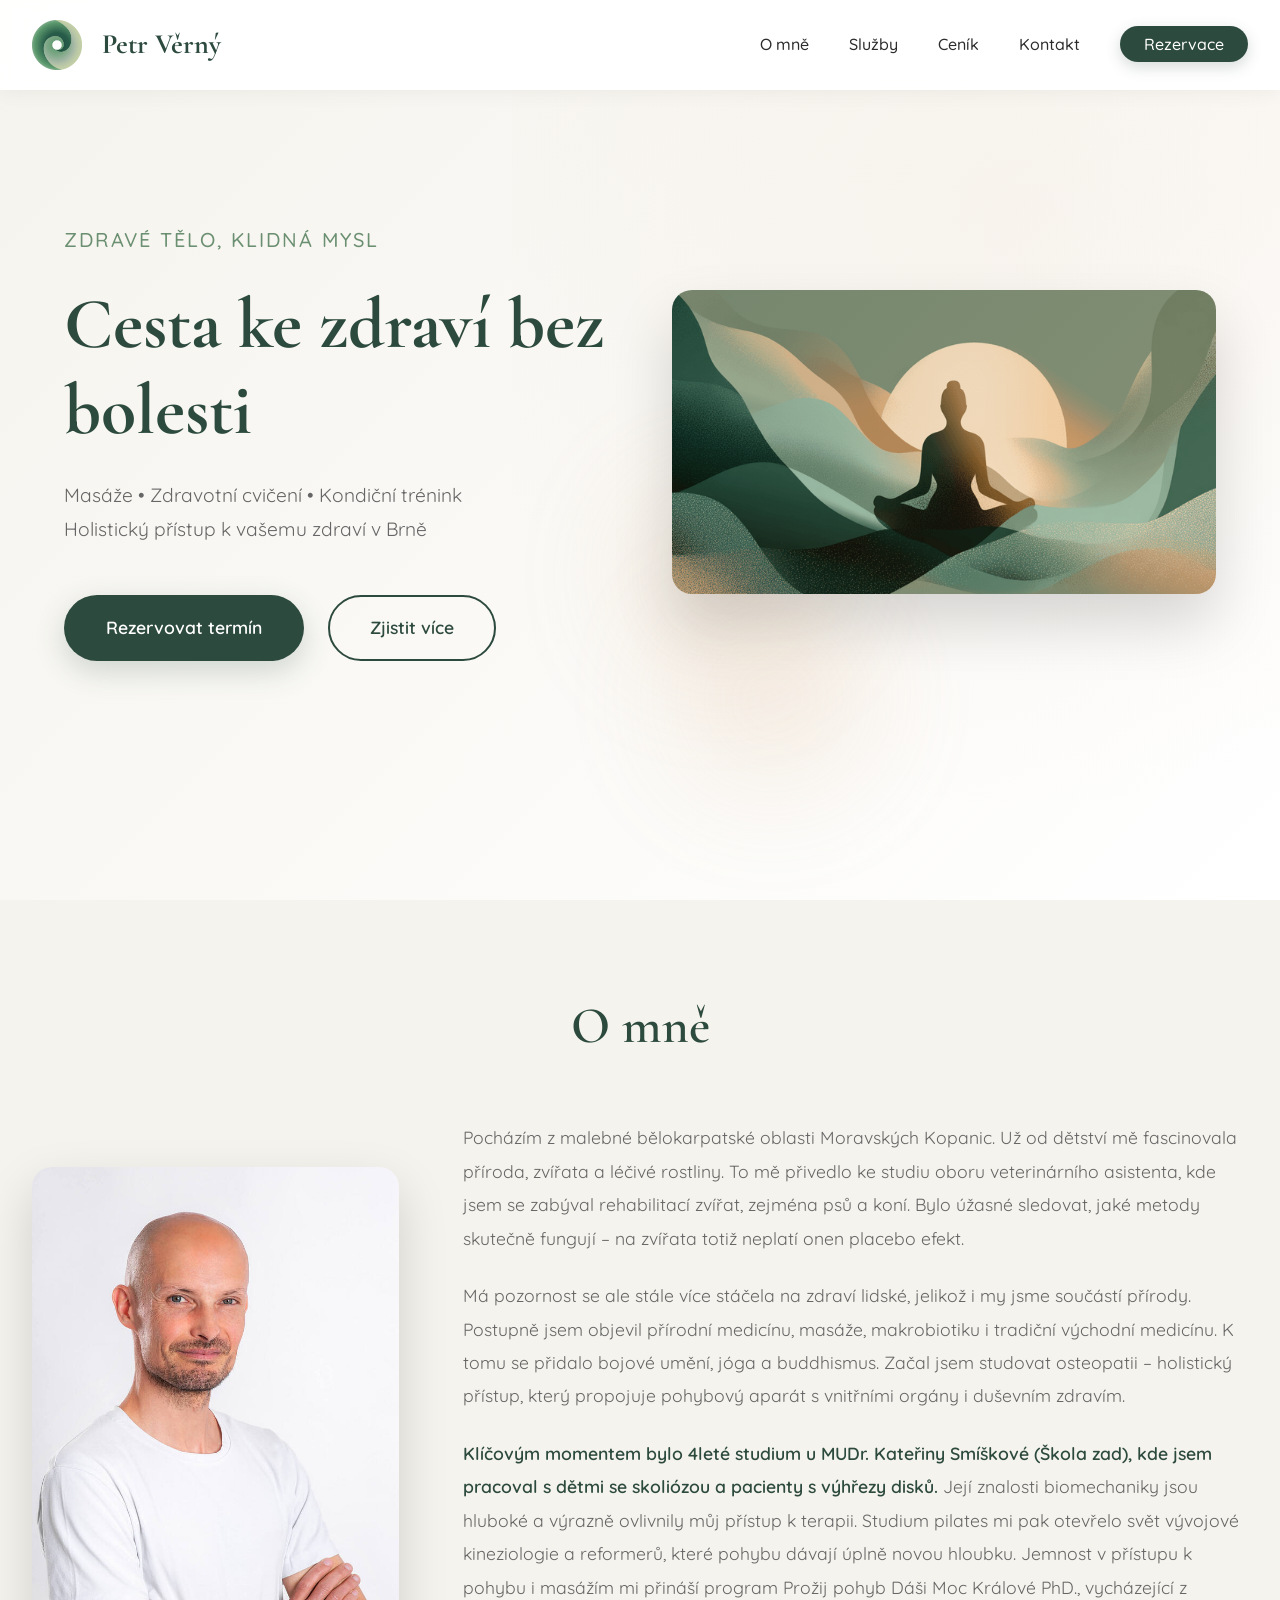
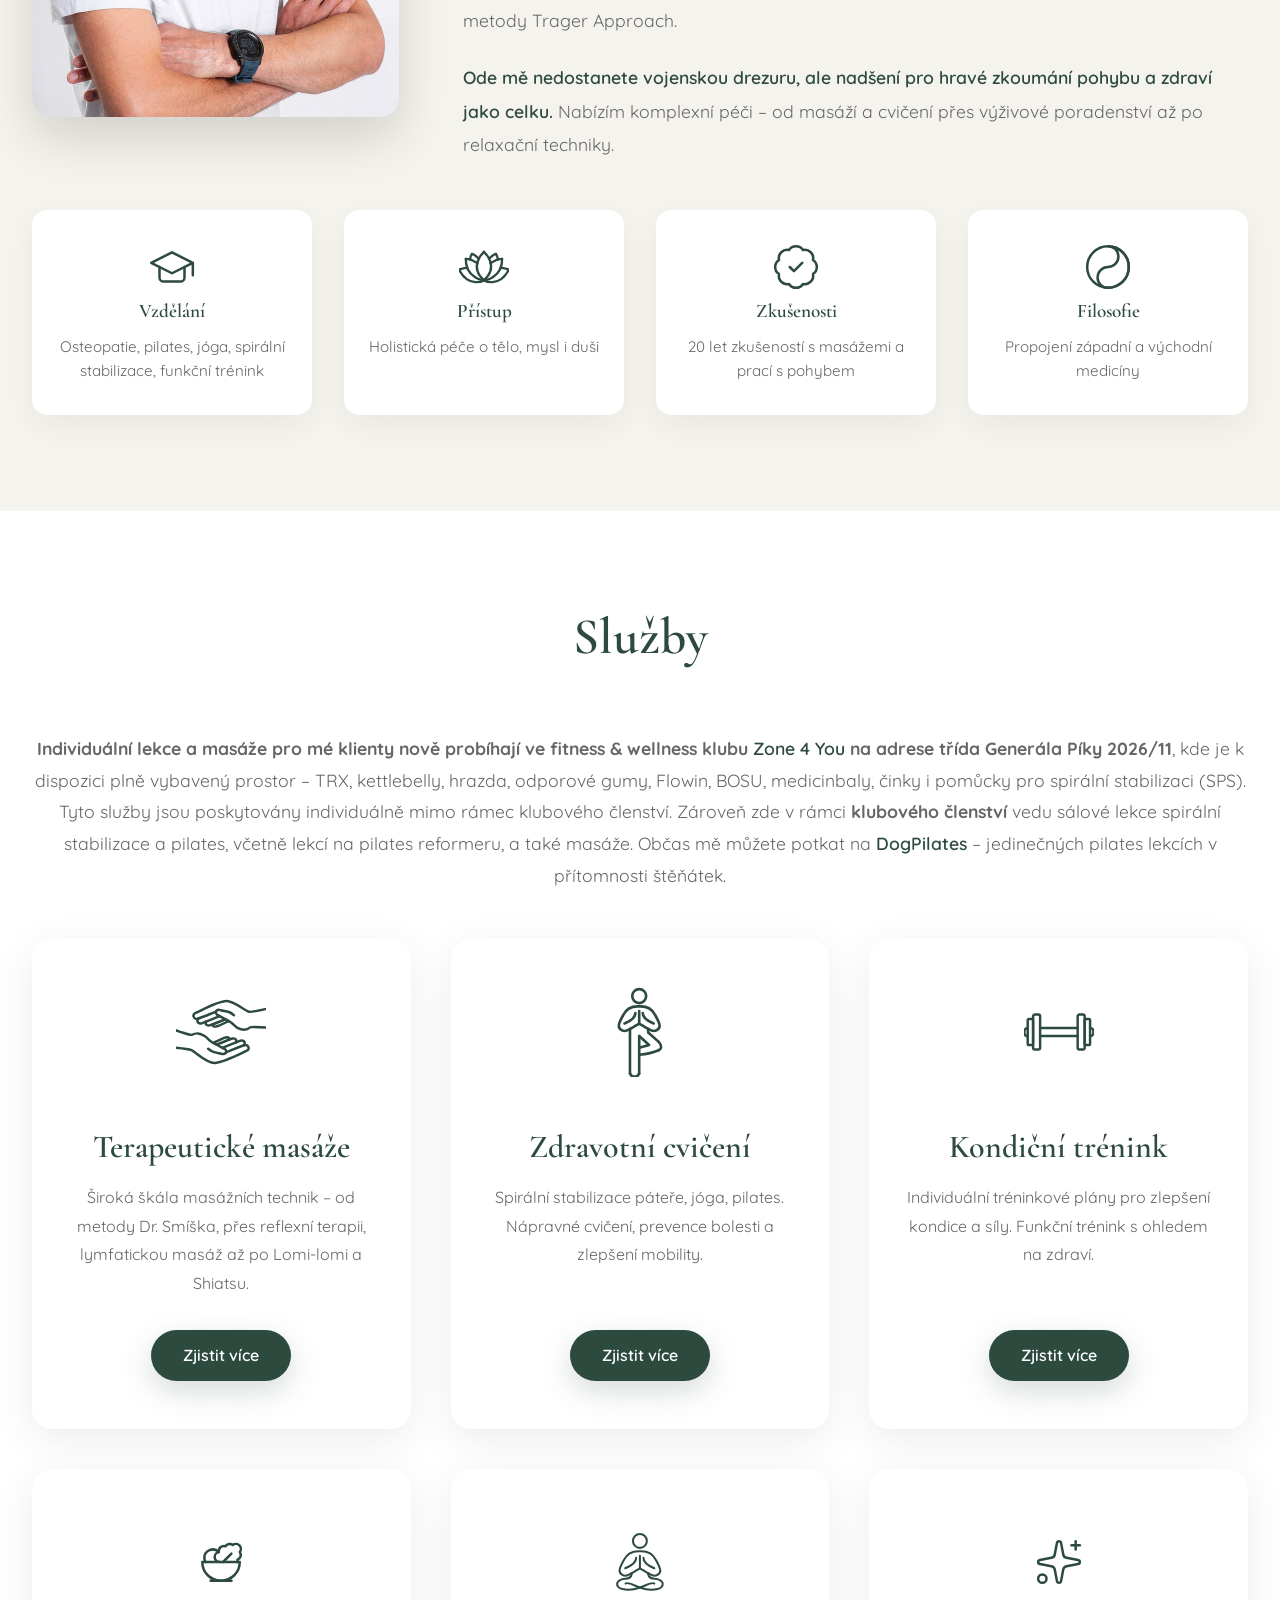
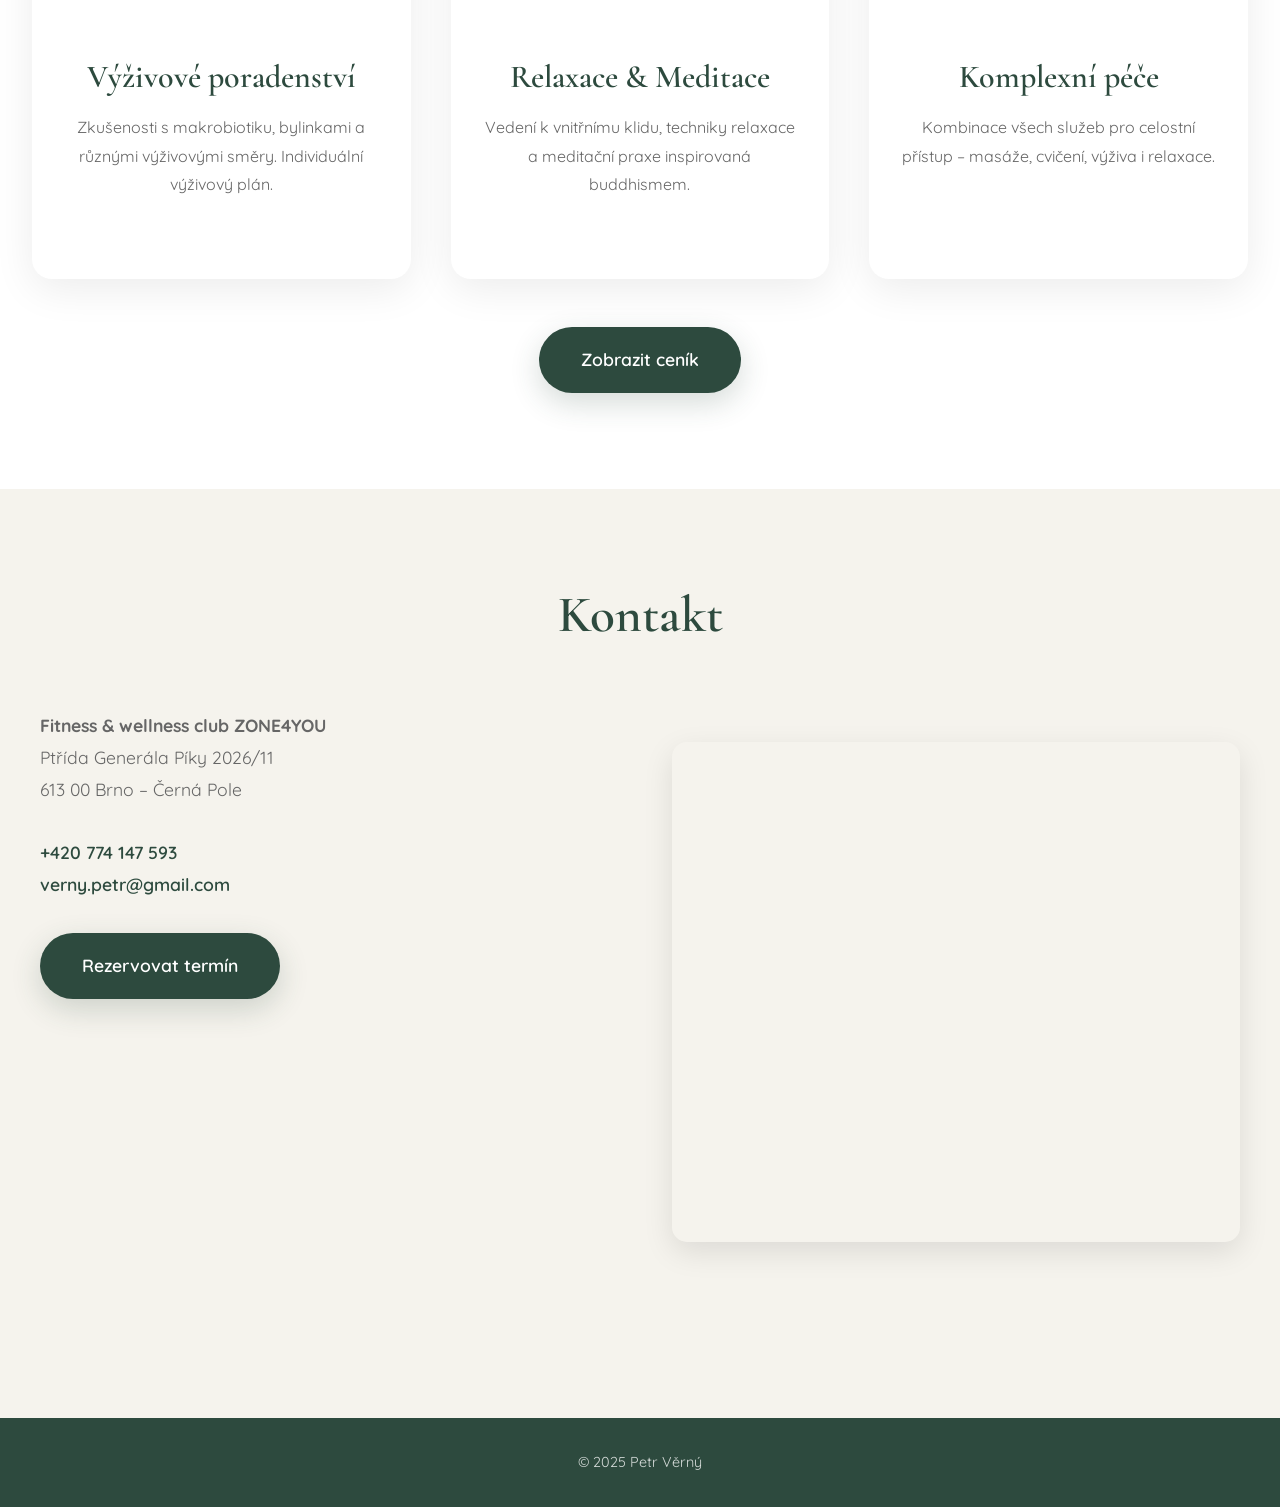
==== index.html @ e4e96ff6 "add new photo" ====
<!doctype html>
<html lang="cs">
    <head>
        <meta charset="UTF-8" />
        <meta name="viewport" content="width=device-width, initial-scale=1.0" />
        <title>Petr Věrný - Osobní trenér a terapeut | Brno</title>
        <link rel="icon" type="image/x-icon" href="images/logo.ico" />
        <meta
            name="description"
            content="Masáže, zdravotní a kondiční cvičení v Brně. Holistický přístup ke zdraví."
        />

        <link rel="preconnect" href="https://fonts.googleapis.com" />
        <link rel="preconnect" href="https://fonts.gstatic.com" crossorigin />
        <link
            href="https://fonts.googleapis.com/css2?family=Cormorant+Garamond:wght@300;400;600;700&family=Quicksand:wght@300;400;500;600&display=swap"
            rel="stylesheet"
        />

        <link rel="stylesheet" href="styles.css" />
    </head>
    <body>
        <nav id="navbar">
            <div class="nav-container">
                <a href="index.html" class="logo">
                    <img
                        src="images/logo.png"
                        alt="Logo"
                        style="
                            height: 50px;
                            width: auto;
                            vertical-align: middle;
                            margin-right: 20px;
                        "
                    />Petr Věrný
                </a>
                <button class="mobile-menu-btn" id="mobileMenuBtn">
                    <span></span>
                    <span></span>
                    <span></span>
                </button>
                <ul class="nav-links" id="navLinks">
                    <li><a href="#o-mne">O mně</a></li>
                    <li><a href="#sluzby">Služby</a></li>
                    <li><a href="cenik.html">Ceník</a></li>
                    <li><a href="#kontakt">Kontakt</a></li>
                    <li>
                        <a
                            href="https://petr-verny.reservio.com/"
                            target="_blank"
                            class="btn-rezervace"
                            >Rezervace</a
                        >
                    </li>
                </ul>
            </div>
        </nav>

        <section class="hero" id="uvod">
            <div class="hero-container">
                <div class="hero-content">
                    <div class="hero-subtitle">Zdravé tělo, klidná mysl</div>
                    <h1>Cesta ke zdraví bez bolesti</h1>
                    <p class="hero-description">
                        Masáže • Zdravotní cvičení • Kondiční trénink<br />
                        Holistický přístup k vašemu zdraví v Brně
                    </p>
                    <div class="hero-buttons">
                        <a
                            href="https://petr-verny.reservio.com/"
                            target="_blank"
                            class="btn btn-primary"
                            >Rezervovat termín</a
                        >
                        <a href="#sluzby" class="btn btn-secondary"
                            >Zjistit více</a
                        >
                    </div>
                </div>
                <div class="hero-visual">
                    <div class="hero-image-container">
                        <img
                            src="images/hero-image.png"
                            alt="Wellness a zdraví"
                        />
                    </div>
                    <div class="decorative-element"></div>
                    <div class="decorative-element"></div>
                </div>
            </div>
        </section>

        <section id="o-mne">
            <div class="container">
                <div class="section-header">
                    <h2 class="section-title">O mně</h2>
                </div>
                <div class="about-content">
                    <div class="about-photo">
                        <img src="images/1000024713.jpg" alt="Petr Věrný" />
                    </div>
                    <div class="about-text">
                        <p>
                            Pocházím z malebné bělokarpatské oblasti Moravských
                            Kopanic. Už od dětství mě fascinovala příroda,
                            zvířata a léčivé rostliny. To mě přivedlo ke studiu
                            oboru veterinárního asistenta, kde jsem se zabýval
                            rehabilitací zvířat, zejména psů a koní. Bylo úžasné
                            sledovat, jaké metody skutečně fungují – na zvířata
                            totiž neplatí onen placebo efekt.
                        </p>
                        <p>
                            Má pozornost se ale stále více stáčela na zdraví
                            lidské, jelikož i my jsme součástí přírody. Postupně
                            jsem objevil přírodní medicínu, masáže, makrobiotiku
                            i tradiční východní medicínu. K tomu se přidalo
                            bojové umění, jóga a buddhismus. Začal jsem studovat
                            osteopatii – holistický přístup, který propojuje
                            pohybový aparát s vnitřními orgány i duševním
                            zdravím.
                        </p>
                        <p>
                            <strong
                                >Klíčovým momentem bylo 4leté studium u MUDr.
                                Kateřiny Smíškové (Škola zad), kde jsem pracoval
                                s dětmi se skoliózou a pacienty s výhřezy
                                disků.</strong
                            >
                            Její znalosti biomechaniky jsou hluboké a výrazně
                            ovlivnily můj přístup k terapii. Studium pilates mi
                            pak otevřelo svět vývojové kineziologie a reformerů,
                            které pohybu dávají úplně novou hloubku. Jemnost v
                            přístupu k pohybu i masážím mi přináší program
                            Prožij pohyb Dáši Moc Králové PhD., vycházející z
                            metody Trager Approach.
                        </p>
                        <p>
                            <strong
                                >Ode mě nedostanete vojenskou drezuru, ale
                                nadšení pro hravé zkoumání pohybu a zdraví jako
                                celku.</strong
                            >
                            Nabízím komplexní péči – od masáží a cvičení přes
                            výživové poradenství až po relaxační techniky.
                        </p>
                    </div>
                </div>

                <div class="about-highlights">
                    <div class="highlight-card">
                        <div class="highlight-icon">
                            <svg
                                viewBox="0 0 24 24"
                                fill="none"
                                stroke="#2d4a3e"
                                stroke-width="1.2"
                            >
                                <path
                                    d="M22 10v6M2 10l10-5 10 5-10 5-10-5z"
                                    stroke-linecap="round"
                                    stroke-linejoin="round"
                                />
                                <path
                                    d="M6 12v5c0 1.1.9 2 2 2h8a2 2 0 002-2v-5"
                                    stroke-linecap="round"
                                    stroke-linejoin="round"
                                />
                            </svg>
                        </div>
                        <h4>Vzdělání</h4>
                        <p>
                            Osteopatie, pilates, jóga, spirální stabilizace,
                            funkční trénink
                        </p>
                    </div>
                    <div class="highlight-card">
                        <div class="highlight-icon">
                            <svg
                                viewBox="0 0 384 234"
                                fill="none"
                                stroke="#2d4a3e"
                                stroke-linecap="round"
                                stroke-linejoin="round"
                            >
                                <path
                                    stroke-width="18"
                                    d="M191.671,0.6c0,0 122.676,108.725 0,218.768"
                                />
                                <path
                                    stroke-width="18"
                                    d="M191.671,0.6c0,0 -122.79,108.725 -0.113,218.768"
                                />
                                <path
                                    stroke-width="18"
                                    d="M243.175,87.275c1.082,-0.361 49.235,-34.585 87.576,-32.087"
                                />
                                <path
                                    stroke-width="18"
                                    d="M191.67,219.368c-1.924,5.13 143.283,-19.09 139.081,-164.087"
                                />
                                <path
                                    stroke-width="18"
                                    d="M140.035,87.275c-1.082,-0.361 -49.235,-34.585 -87.576,-32.087"
                                />
                                <path
                                    stroke-width="18"
                                    d="M191.54,219.368c1.924,5.13 -143.283,-19.09 -139.081,-164.087"
                                />
                                <path
                                    stroke-width="18"
                                    d="M230.985,52.899c0,0 35.224,-32.199 52.944,-36.413"
                                />
                                <path
                                    stroke-width="18"
                                    d="M283.929,16.486c0,0 10.697,14.033 14.263,43.22"
                                />
                                <path
                                    stroke-width="18"
                                    d="M152.217,52.899c0,0 -35.224,-32.199 -52.944,-36.413"
                                />
                                <path
                                    stroke-width="18"
                                    d="M99.273,16.486c0,0 -10.697,14.033 -14.263,43.22"
                                />
                                <path
                                    stroke-width="18"
                                    d="M320,123.401c0,0 49.725,4.852 62.629,14.123"
                                />
                                <path
                                    stroke-width="18"
                                    d="M191.67,219.99c0,0 115.742,61.522 190.959,-82.354"
                                />
                                <path
                                    stroke-width="18"
                                    d="M63.229,123.401c0,0 -49.725,4.852 -62.629,14.123"
                                />
                                <path
                                    stroke-width="18"
                                    d="M191.559,219.99c0,0 -115.742,61.522 -190.959,-82.354"
                                />
                            </svg>
                        </div>
                        <h4>Přístup</h4>
                        <p>Holistická péče o tělo, mysl i duši</p>
                    </div>
                    <div class="highlight-card">
                        <div class="highlight-icon">
                            <div class="highlight-icon">
                                <svg
                                    viewBox="0 0 24 24"
                                    fill="none"
                                    stroke="#2d4a3e"
                                    stroke-width="1.2"
                                    stroke-linecap="round"
                                    stroke-linejoin="round"
                                >
                                    <path
                                        d="M3.85 8.62a4 4 0 0 1 4.78-4.77 4 4 0 0 1 6.74 0 4 4 0 0 1 4.78 4.78 4 4 0 0 1 0 6.74 4 4 0 0 1-4.77 4.78 4 4 0 0 1-6.75 0 4 4 0 0 1-4.78-4.77 4 4 0 0 1 0-6.76Z"
                                    />
                                    <path d="m9 12 2 2 4-4" />
                                </svg>
                            </div>
                        </div>
                        <h4>Zkušenosti</h4>
                        <p>20 let zkušeností s masážemi a prací s pohybem</p>
                    </div>
                    <div class="highlight-card">
                        <div class="highlight-icon">
                            <svg
                                viewBox="0 0 24 24"
                                fill="none"
                                stroke="#2d4a3e"
                                stroke-width="1.2"
                            >
                                <circle cx="12" cy="12" r="10" />
                                <path
                                    d="M12 2a10 10 0 010 20 5 5 0 010-10 5 5 0 000-10"
                                    stroke-linecap="round"
                                />
                            </svg>
                        </div>
                        <h4>Filosofie</h4>
                        <p>Propojení západní a východní medicíny</p>
                    </div>
                </div>
            </div>
        </section>

        <section id="sluzby">
            <div class="container">
                <div class="section-header">
                    <h2 class="section-title">Služby</h2>
                </div>
                <p class="services-intro">
                    <strong
                        >Individuální lekce a masáže pro mé klienty nově
                        probíhají ve fitness & wellness klubu
                        <a href="https://www.zone4you.cz" target="_blank"
                            >Zone 4 You</a
                        >
                        na adrese třída Generála Píky 2026/11</strong
                    >, kde je k dispozici plně vybavený prostor – TRX,
                    kettlebelly, hrazda, odporové gumy, Flowin, BOSU,
                    medicinbaly, činky i pomůcky pro spirální stabilizaci (SPS).
                    Tyto služby jsou poskytovány individuálně mimo rámec
                    klubového členství. Zároveň zde v rámci
                    <strong>klubového členství</strong> vedu sálové lekce
                    spirální stabilizace a pilates, včetně lekcí na pilates
                    reformeru, a také masáže. Občas mě můžete potkat na
                    <a href="https://www.dogpilates.cz" target="_blank"
                        >DogPilates</a
                    >
                    – jedinečných pilates lekcích v přítomnosti štěňátek.
                </p>
                <div class="services-grid">
                    <div class="service-card">
                        <span class="service-icon hands-icon">
                            <svg
                                viewBox="0 0 731 505"
                                fill="none"
                                stroke="#2d4a3e"
                                stroke-linecap="round"
                                stroke-linejoin="round"
                            >
                                <path
                                    stroke-width="20"
                                    d="M725.427,66.406c0,0 -121.019,27.414 -135.976,20.981c-45.359,-19.507 -122.752,-88.23 -178.745,-86.867c-69.267,1.686 -176.68,62.409 -255.335,99.226c-25.839,12.095 -10.308,53.511 16.614,46.265c27.541,-7.412 105.6,-40.411 152.782,-58.779"
                                />
                                <path
                                    stroke-width="20"
                                    d="M354.476,123.726c0,0 -130.127,51.782 -146.791,57.994c-14.936,5.568 -44.429,-3.011 -29.73,-37.074"
                                />
                                <path
                                    stroke-width="20"
                                    d="M402.371,148.984c0,0 -112.426,45.824 -129.687,50.107c-11.379,2.823 -40.415,-2.16 -29.19,-30.862"
                                />
                                <path
                                    stroke-width="20"
                                    d="M428.726,163.436c-0.374,-0.873 -44.31,22.562 -79.28,37.109c-9.47,3.939 -17.373,5.371 -21.001,6.447c-8.694,2.577 -35.556,5.207 -27.401,-18.12"
                                />
                                <path
                                    stroke-width="20"
                                    d="M470.21,115.858c0,0 -22.855,-18.547 -36.422,-23.534c-19.125,-7.03 -78.328,-18.647 -78.328,-18.647c-27.941,-6.395 -42.278,20.116 -21.58,38.703c4.476,4.02 86.232,44.259 110.82,60.555c19.733,13.078 31.352,34.313 54.238,45.846c36.799,18.543 77.439,18.351 102.734,-3.338c8.143,-6.982 128.309,0 128.309,0"
                                />
                                <path
                                    stroke-width="20"
                                    d="M0.547,380.627c0,0 105.262,10.854 120.219,17.286c45.359,19.507 127.254,113.554 200.129,106.001c68.918,-7.143 176.68,-62.409 255.335,-99.226c25.839,-12.095 10.308,-53.511 -16.614,-46.265c-27.541,7.412 -105.6,40.411 -152.782,58.779"
                                />
                                <path
                                    stroke-width="20"
                                    d="M377.125,380.708c0,0 130.127,-51.782 146.791,-57.994c14.936,-5.568 44.429,3.011 29.73,37.074"
                                />
                                <path
                                    stroke-width="20"
                                    d="M329.23,355.45c0,0 112.426,-45.824 129.687,-50.107c11.379,-2.823 40.415,2.16 29.19,30.862"
                                />
                                <path
                                    stroke-width="20"
                                    d="M302.875,340.998c0.374,0.873 44.31,-22.562 79.28,-37.109c9.47,-3.939 17.373,-5.371 21.001,-6.447c8.694,-2.577 35.556,-5.207 27.401,18.12"
                                />
                                <path
                                    stroke-width="20"
                                    d="M261.391,388.576c0,0 22.855,18.547 36.422,23.534c19.125,7.03 78.328,18.647 78.328,18.647c27.941,6.395 42.278,-20.116 21.58,-38.703c-4.476,-4.02 -86.232,-44.259 -110.82,-60.555c-19.733,-13.078 -32.652,-32.031 -54.238,-45.846c-44.019,-28.17 -65.552,-26.701 -106.11,-9.606c-10.703,4.512 -128.739,-37.983 -126.005,-37.142"
                                />
                            </svg>
                        </span>
                        <h3>Terapeutické masáže</h3>
                        <p>
                            Široká škála masážních technik – od metody Dr.
                            Smíška, přes reflexní terapii, lymfatickou masáž až
                            po Lomi-lomi a Shiatsu.
                        </p>
                        <a href="masaze.html" class="btn-service"
                            >Zjistit více</a
                        >
                    </div>

                    <div class="service-card">
                        <span class="service-icon joga-icon">
                            <svg
                                viewBox="0 -3 62 131"
                                fill="none"
                                stroke="#2d4a3e"
                                stroke-linecap="round"
                                stroke-linejoin="round"
                            >
                                <path
                                    stroke-width="3.8"
                                    d="M30.522,50.538c6.24,3.85 12.807,8.343 17.402,9.904c5.713,1.94 11.863,-2.159 11.611,-7.456c-0.184,-3.871 -6.5,-15.227 -6.5,-15.227c-5.01,-10.261 -12.757,-12.908 -22.513,-12.561l-1.382,0c-9.756,-0.347 -17.503,2.3 -22.513,12.561c0,0 -6.316,11.356 -6.5,15.227c-0.251,5.298 5.898,9.397 11.611,7.456c4.595,-1.56 11.162,-6.054 17.402,-9.904l0.691,-0.405l0.691,0.405Z"
                                />
                                <path
                                    stroke-width="3.8"
                                    d="M29.831,50.133l0,-18.131"
                                />
                                <path
                                    stroke-width="3.8"
                                    d="M8.491,50.133c10.566,-4.459 16.108,-9.467 15.812,-15.355"
                                />
                                <path
                                    stroke-width="3.8"
                                    d="M50.846,50.133c-10.566,-4.459 -16.108,-9.467 -15.812,-15.355"
                                />
                                <circle
                                    cx="29.831"
                                    cy="10.264"
                                    r="10.144"
                                    stroke-width="3.8"
                                />
                                <path
                                    stroke-width="3.8"
                                    d="M16.403,58.384l0,64.452"
                                />
                                <path
                                    stroke-width="3.8"
                                    d="M29.831,68.338l0,54.497"
                                />
                                <path
                                    stroke-width="3.8"
                                    d="M16.403,122.835c2.183,6.418 11.2,6.526 13.429,0"
                                />
                                <path
                                    stroke-width="3.8"
                                    d="M29.831,68.338l14.458,12.951l-14.458,4.174"
                                />
                                <path
                                    stroke-width="3.8"
                                    d="M42.947,58.384l0,4.805l15.298,13.712"
                                />
                                <path
                                    stroke-width="3.8"
                                    d="M58.245,88.984c-7.44,3.217 -16.805,5.471 -28.414,6.603"
                                />
                                <path
                                    stroke-width="3.8"
                                    d="M58.245,76.901c5.404,6.023 3.941,9.807 0,12.083"
                                />
                            </svg>
                        </span>
                        <h3>Zdravotní cvičení</h3>
                        <p>
                            Spirální stabilizace páteře, jóga, pilates. Nápravné
                            cvičení, prevence bolesti a zlepšení mobility.
                        </p>
                        <a href="cviceni.html" class="btn-service"
                            >Zjistit více</a
                        >
                    </div>

                    <div class="service-card">
                        <span class="service-icon dumbbell-icon">
                            <svg
                                viewBox="0 0 248 126"
                                fill="none"
                                stroke="#2d4a3e"
                                stroke-linecap="round"
                                stroke-linejoin="round"
                            >
                                <path
                                    stroke-width="8.7"
                                    d="M57.275,49.094l132.876,0"
                                />
                                <path
                                    stroke-width="8.7"
                                    d="M57.275,77.211l132.876,0"
                                />
                                <path
                                    stroke-width="8.7"
                                    d="M32.242,21.37l0,82.908c0,2.636 -2.14,4.777 -4.777,4.777l-9.554,0c-2.636,0 -4.777,-2.14 -4.777,-4.777l0,-82.908c0,-2.636 2.14,-4.777 4.777,-4.777l9.554,0c2.636,0 4.777,2.14 4.777,4.777Z"
                                />
                                <path
                                    stroke-width="8.7"
                                    d="M13.134,49.098c-16.093,-0.376 -16.265,28.195 0,28.771"
                                />
                                <path
                                    stroke-width="8.7"
                                    d="M234.076,48.441c16.093,-0.376 16.265,28.195 0,28.771"
                                />
                                <path
                                    stroke-width="8.7"
                                    d="M234.076,21.37l0,82.908c0,2.636 -2.14,4.777 -4.777,4.777l-9.554,0c-2.636,0 -4.777,-2.14 -4.777,-4.777l0,-82.908c0,-2.636 2.14,-4.777 4.777,-4.777l9.554,0c2.636,0 4.777,2.14 4.777,4.777Z"
                                />
                                <path
                                    stroke-width="8.7"
                                    d="M57.059,7.204l0,111.459c0,3.424 -2.78,6.204 -6.204,6.204l-12.409,0c-3.424,0 -6.204,-2.78 -6.204,-6.204l0,-111.459c0,-3.424 2.78,-6.204 6.204,-6.204l12.409,0c3.424,0 6.204,2.78 6.204,6.204Z"
                                />
                                <path
                                    stroke-width="8.7"
                                    d="M214.969,7.237l0,111.459c0,3.424 -2.78,6.204 -6.204,6.204l-12.409,0c-3.424,0 -6.204,-2.78 -6.204,-6.204l0,-111.459c0,-3.424 2.78,-6.204 6.204,-6.204l12.409,0c3.424,0 6.204,2.78 6.204,6.204Z"
                                />
                            </svg>
                        </span>
                        <h3>Kondiční trénink</h3>
                        <p>
                            Individuální tréninkové plány pro zlepšení kondice a
                            síly. Funkční trénink s ohledem na zdraví.
                        </p>
                        <a href="cviceni.html" class="btn-service"
                            >Zjistit více</a
                        >
                    </div>

                    <div class="service-card">
                        <span class="service-icon">
                            <svg
                                viewBox="0 0 24 24"
                                fill="none"
                                stroke="#2d4a3e"
                                stroke-width="1.2"
                                stroke-linecap="round"
                                stroke-linejoin="round"
                            >
                                <path d="M7 21h10" />
                                <path
                                    d="M12 21a9 9 0 0 0 9-9H3a9 9 0 0 0 9 9Z"
                                />
                                <path
                                    d="M11.38 12a2.4 2.4 0 0 1-.4-4.77 2.4 2.4 0 0 1 3.2-2.77 2.4 2.4 0 0 1 3.47-.63 2.4 2.4 0 0 1 3.37 3.37 2.4 2.4 0 0 1-1.1 3.7 2.51 2.51 0 0 1 .03 1.1"
                                />
                                <path d="m13 12 4-4" />
                                <path
                                    d="M10.9 7.25A3.99 3.99 0 0 0 4 10c0 .73.2 1.41.54 2"
                                />
                            </svg>
                        </span>
                        <h3>Výživové poradenství</h3>
                        <p>
                            Zkušenosti s makrobiotiku, bylinkami a různými
                            výživovými směry. Individuální výživový plán.
                        </p>
                    </div>

                    <div class="service-card">
                        <span class="service-icon meditation-icon">
                            <svg
                                viewBox="-3 0 73 82"
                                fill="none"
                                stroke="#2d4a3e"
                                stroke-linecap="round"
                                stroke-linejoin="round"
                            >
                                <path
                                    stroke-width="3"
                                    d="M34.056,50.538c6.24,3.85 12.807,8.343 17.402,9.904c5.713,1.94 11.863,-2.159 11.611,-7.456c-0.184,-3.871 -6.5,-15.227 -6.5,-15.227c-5.01,-10.261 -12.757,-12.908 -22.513,-12.561l-1.382,0c-9.756,-0.347 -17.503,2.3 -22.513,12.561c0,0 -6.316,11.356 -6.5,15.227c-0.251,5.298 5.898,9.397 11.611,7.456c4.595,-1.56 11.162,-6.054 17.402,-9.904l0.691,-0.405l0.691,0.405Z"
                                />
                                <path
                                    stroke-width="3"
                                    d="M33.365,50.133l0,-18.131"
                                />
                                <path
                                    stroke-width="3"
                                    d="M12.025,50.133c10.566,-4.459 16.108,-9.467 15.812,-15.355"
                                />
                                <path
                                    stroke-width="3"
                                    d="M54.38,50.133c-10.566,-4.459 -16.108,-9.467 -15.812,-15.355"
                                />
                                <circle
                                    cx="33.365"
                                    cy="10.264"
                                    r="10.144"
                                    stroke-width="3"
                                />
                                <path
                                    stroke-width="3"
                                    d="M21.289,57.618c0,0 0.997,7.495 -9.263,7.727c-9.768,0.221 -12.047,6.175 -11.884,7.286c0.1,0.683 -1.26,5.635 7.606,7.846c8.871,2.213 16.147,1.337 25.618,-2.193c10.595,-3.949 18.318,-8.509 21.015,-5.779"
                                />
                                <path
                                    stroke-width="3"
                                    d="M45.514,57.618c0,0 -0.997,7.495 9.263,7.727c9.768,0.221 12.047,6.175 11.884,7.286c-0.1,0.683 1.26,5.635 -7.606,7.846c-8.871,2.213 -16.147,1.337 -25.618,-2.193c-10.595,-3.949 -18.318,-8.509 -21.015,-5.779"
                                />
                            </svg>
                        </span>
                        <h3>Relaxace & Meditace</h3>
                        <p>
                            Vedení k vnitřnímu klidu, techniky relaxace a
                            meditační praxe inspirovaná buddhismem.
                        </p>
                    </div>

                    <div class="service-card">
                        <span class="service-icon">
                            <svg
                                viewBox="0 0 24 24"
                                fill="none"
                                stroke="#2d4a3e"
                                stroke-width="1.2"
                                stroke-linecap="round"
                                stroke-linejoin="round"
                            >
                                <path
                                    d="M11.017 2.814a1 1 0 0 1 1.966 0l1.051 5.558a2 2 0 0 0 1.594 1.594l5.558 1.051a1 1 0 0 1 0 1.966l-5.558 1.051a2 2 0 0 0-1.594 1.594l-1.051 5.558a1 1 0 0 1-1.966 0l-1.051-5.558a2 2 0 0 0-1.594-1.594l-5.558-1.051a1 1 0 0 1 0-1.966l5.558-1.051a2 2 0 0 0 1.594-1.594z"
                                />
                                <path d="M20 2v4" />
                                <path d="M22 4h-4" />
                                <circle cx="4" cy="20" r="2" />
                            </svg>
                        </span>
                        <h3>Komplexní péče</h3>
                        <p>
                            Kombinace všech služeb pro celostní přístup –
                            masáže, cvičení, výživa i relaxace.
                        </p>
                    </div>
                </div>

                <div style="text-align: center; margin-top: 3rem">
                    <a href="cenik.html" class="btn btn-primary"
                        >Zobrazit ceník</a
                    >
                </div>
            </div>
        </section>

        <section id="kontakt">
            <div class="container">
                <div class="section-header">
                    <h2 class="section-title">Kontakt</h2>
                </div>
                <div class="contact-simple">
                    <div class="contact-content">
                        <div class="contact-info">
                            <div class="contact-item">
                                <p>
                                    <strong
                                        >Fitness & wellness club
                                        ZONE4YOU</strong
                                    ><br />
                                    Ptřída Generála Píky 2026/11<br />
                                    613 00 Brno – Černá Pole
                                </p>
                            </div>

                            <div class="contact-item">
                                <p>
                                    <a href="tel:+420774147593"
                                        >+420 774 147 593</a
                                    >
                                </p>
                                <p>
                                    <a href="mailto:verny.petr@gmail.com"
                                        >verny.petr@gmail.com</a
                                    >
                                </p>
                            </div>

                            <a
                                href="https://petr-verny.reservio.com/"
                                target="_blank"
                                class="btn btn-primary btn-contact"
                                >Rezervovat termín</a
                            >
                        </div>

                        <div class="contact-map-container">
                            <div class="contact-map">
                                <iframe
                                    src="https://www.google.com/maps/embed?pb=!1m18!1m12!1m3!1d3267.708327134094!2d16.61363867690706!3d49.219092475254456!2m3!1f0!2f0!3f0!3m2!1i1024!2i768!4f13.1!3m3!1m2!1s0x4712947a79a5cfd1%3A0x478f24137e0a1712!2sFitness%20%26%20wellness%20club%20ZONE4YOU!5e1!3m2!1scs!2scz!4v1785061928695!5m2!1scs!2scz"
                                    width="100%"
                                    height="500"
                                    style="
                                        border: 0;
                                        border-radius: 15px;
                                        box-shadow: 0 10px 30px
                                            rgba(0, 0, 0, 0.1);
                                    "
                                    allowfullscreen=""
                                    loading="lazy"
                                    referrerpolicy="no-referrer-when-downgrade"
                                ></iframe>
                            </div>
                        </div>
                    </div>
                </div>
            </div>
        </section>

        <footer>
            <div class="footer-content">
                <div class="footer-bottom">
                    <p>&copy; 2025 Petr Věrný</p>
                </div>
            </div>
        </footer>

        <script src="script.js"></script>
    </body>
</html>
---- styles.css ----
:root {
    --color-primary: #2d4a3e;
    --color-secondary: #6b8f71;
    --color-accent: #d4a574;
    --color-light: #f5f3ed;
    --color-white: #ffffff;
    --color-text: #2c2c2c;
    --color-text-light: #666666;

    --font-heading: "Cormorant Garamond", serif;
    --font-body: "Quicksand", sans-serif;

    --transition: all 0.4s cubic-bezier(0.4, 0, 0.2, 1);
}

* {
    margin: 0;
    padding: 0;
    box-sizing: border-box;
}

html {
    scroll-behavior: smooth;
}

body {
    font-family: var(--font-body);
    color: var(--color-text);
    line-height: 1.7;
    background-color: var(--color-white);
    overflow-x: hidden;
}

h1,
h2,
h3,
h4 {
    font-family: var(--font-heading);
    font-weight: 600;
    line-height: 1.2;
}

h1 {
    font-size: clamp(2.5rem, 6vw, 4.5rem);
    font-weight: 700;
}

h2 {
    font-size: clamp(2rem, 4vw, 3.5rem);
    margin-bottom: 1rem;
}

h3 {
    font-size: clamp(1.5rem, 3vw, 2rem);
    margin-bottom: 0.75rem;
}

/* Navigation */
nav {
    position: fixed;
    top: 0;
    width: 100%;
    background: rgba(255, 255, 255, 0.95);
    backdrop-filter: blur(10px);
    z-index: 1000;
    padding: 1.25rem 0;
    box-shadow: 0 2px 20px rgba(0, 0, 0, 0.05);
    transition: var(--transition);
}

nav.scrolled {
    padding: 0.75rem 0;
    box-shadow: 0 2px 30px rgba(0, 0, 0, 0.1);
}

.nav-container {
    max-width: 1400px;
    margin: 0 auto;
    padding: 0 2rem;
    display: flex;
    justify-content: space-between;
    align-items: center;
}

.logo {
    font-family: var(--font-heading);
    font-size: 1.75rem;
    font-weight: 700;
    color: var(--color-primary);
    text-decoration: none;
    transition: var(--transition);
    display: flex;
    align-items: center;
}

.logo:hover {
    color: var(--color-accent);
}

.nav-links {
    display: flex;
    gap: 2.5rem;
    list-style: none;
}

.nav-links a {
    text-decoration: none;
    color: var(--color-text);
    font-weight: 500;
    font-size: 1rem;
    position: relative;
    transition: var(--transition);
}

.nav-links a::after {
    content: "";
    position: absolute;
    bottom: -5px;
    left: 0;
    width: 0;
    height: 2px;
    background: var(--color-accent);
    transition: var(--transition);
}

.nav-links a:hover {
    color: var(--color-primary);
}

.nav-links a:hover::after {
    width: 100%;
}

.nav-links a.active::after {
    width: 100%;
}

.btn-rezervace {
    background: var(--color-primary) !important;
    color: var(--color-white) !important;
    padding: 0.5rem 1.5rem !important;
    border-radius: 50px !important;
    transition: var(--transition) !important;
    box-shadow: 0 5px 15px rgba(45, 74, 62, 0.2) !important;
}

.btn-rezervace:hover {
    background: var(--color-secondary) !important;
    transform: translateY(-2px);
    box-shadow: 0 8px 20px rgba(45, 74, 62, 0.3) !important;
}

.btn-rezervace::after {
    display: none !important;
}

.mobile-menu-btn {
    display: none;
    flex-direction: column;
    gap: 5px;
    background: none;
    border: none;
    cursor: pointer;
}

.mobile-menu-btn span {
    width: 25px;
    height: 3px;
    background: var(--color-primary);
    transition: var(--transition);
}

/* Hero Section */
.hero {
    min-height: 100vh;
    display: flex;
    align-items: center;
    position: relative;
    overflow: hidden;
    background: linear-gradient(
        135deg,
        var(--color-light) 0%,
        var(--color-white) 100%
    );
    padding-top: 80px;
}

.hero::before {
    content: "";
    position: absolute;
    top: -50%;
    right: -20%;
    width: 80%;
    height: 150%;
    background: radial-gradient(
        circle,
        rgba(212, 165, 116, 0.08) 0%,
        transparent 70%
    );
    animation: float 20s ease-in-out infinite;
}

@keyframes float {
    0%,
    100% {
        transform: translate(0, 0) rotate(0deg);
    }
    33% {
        transform: translate(30px, -30px) rotate(5deg);
    }
    66% {
        transform: translate(-20px, 20px) rotate(-5deg);
    }
}

.hero-container {
    max-width: 1400px;
    margin: 0 auto;
    padding: 2rem;
    display: grid;
    grid-template-columns: 1fr 1fr;
    gap: 4rem;
    align-items: center;
    position: relative;
    z-index: 1;
}

.hero-content {
    animation: fadeInLeft 1s ease-out;
}

@keyframes fadeInLeft {
    from {
        opacity: 0;
        transform: translateX(-50px);
    }
    to {
        opacity: 1;
        transform: translateX(0);
    }
}

.hero-subtitle {
    font-size: 1.25rem;
    color: var(--color-secondary);
    margin-bottom: 1.5rem;
    font-weight: 500;
    letter-spacing: 2px;
    text-transform: uppercase;
}

.hero h1 {
    color: var(--color-primary);
    margin-bottom: 1.5rem;
}

.hero-description {
    font-size: 1.2rem;
    color: var(--color-text-light);
    margin-bottom: 3rem;
    line-height: 1.8;
}

.hero-buttons {
    display: flex;
    gap: 1.5rem;
    flex-wrap: wrap;
}

.btn {
    display: inline-block;
    padding: 1rem 2.5rem;
    border-radius: 50px;
    text-decoration: none;
    font-weight: 600;
    font-size: 1.1rem;
    transition: var(--transition);
    border: 2px solid transparent;
    cursor: pointer;
}

.btn-primary {
    background: var(--color-primary);
    color: var(--color-white);
    box-shadow: 0 10px 30px rgba(45, 74, 62, 0.2);
}

.btn-primary:hover {
    background: var(--color-secondary);
    transform: translateY(-3px);
    box-shadow: 0 15px 40px rgba(45, 74, 62, 0.3);
}

.btn-secondary {
    background: transparent;
    color: var(--color-primary);
    border-color: var(--color-primary);
}

.btn-secondary:hover {
    background: var(--color-primary);
    color: var(--color-white);
    transform: translateY(-3px);
}

.hero-visual {
    position: relative;
    animation: fadeInRight 1s ease-out 0.3s both;
}

@keyframes fadeInRight {
    from {
        opacity: 0;
        transform: translateX(50px);
    }
    to {
        opacity: 1;
        transform: translateX(0);
    }
}

.hero-image-container {
    position: relative;
    border-radius: 20px;
    overflow: hidden;
    box-shadow: 0 30px 60px rgba(0, 0, 0, 0.15);
    transition: var(--transition);
}

.hero-image-container:hover {
    transform: translateY(-10px);
    box-shadow: 0 40px 80px rgba(0, 0, 0, 0.2);
}

.hero-image-container::before {
    content: "";
    position: absolute;
    top: 0;
    left: 0;
    right: 0;
    bottom: 0;
    background: linear-gradient(
        135deg,
        rgba(45, 74, 62, 0.1) 0%,
        rgba(212, 165, 116, 0.1) 100%
    );
    z-index: 1;
}

.hero-image-container img {
    width: 100%;
    height: auto;
    display: block;
    transform: scale(1.25);
    transition: var(--transition);
}

.hero-image-container:hover img {
    transform: scale(1.3);
}

.decorative-element {
    position: absolute;
    width: 200px;
    height: 200px;
    background: var(--color-accent);
    opacity: 0.15;
    border-radius: 50%;
    filter: blur(60px);
    z-index: -1;
}

.decorative-element:nth-child(1) {
    top: -50px;
    right: -50px;
}

.decorative-element:nth-child(2) {
    bottom: -80px;
    left: -50px;
}

/* Sections */
section {
    padding: 6rem 2rem;
    position: relative;
}

.container {
    max-width: 1400px;
    margin: 0 auto;
}

.section-header {
    text-align: center;
    margin-bottom: 4rem;
}

.section-subtitle {
    color: var(--color-secondary);
    font-size: 1rem;
    font-weight: 600;
    text-transform: uppercase;
    letter-spacing: 3px;
    margin-bottom: 1rem;
}

.section-title {
    color: var(--color-primary);
}

/* About Section */
#o-mne {
    background: var(--color-light);
}

.about-content {
    display: grid;
    grid-template-columns: auto 1fr;
    gap: 4rem;
    align-items: center;
    margin-bottom: 3rem;
}

.about-photo {
    position: relative;
    max-height: 550px;
}

.about-photo img {
    height: 100%;
    width: auto;
    max-width: 100%;
    max-height: 550px;
    border-radius: 20px;
    box-shadow: 0 20px 50px rgba(0, 0, 0, 0.15);
    transition: var(--transition);
    overflow: hidden;
    object-fit: cover;
}

.about-photo:hover img {
    transform: translateY(-10px);
    box-shadow: 0 30px 60px rgba(0, 0, 0, 0.2);
}

.about-photo::before {
    content: "";
    position: absolute;
    top: -20px;
    left: -20px;
    right: 20px;
    bottom: 20px;
    border: 3px solid var(--color-accent);
    border-radius: 20px;
    z-index: -1;
}

.about-text {
    font-size: 1.1rem;
    line-height: 1.9;
    color: var(--color-text-light);
}

.about-text p:not(:last-child) {
    margin-bottom: 1.5rem;
}

.about-text strong {
    color: var(--color-primary);
    font-weight: 600;
}

.about-highlights {
    display: grid;
    grid-template-columns: repeat(4, 1fr);
    gap: 2rem;
    margin-top: 2rem;
}

.highlight-card {
    background: var(--color-white);
    padding: 2rem 1.5rem;
    border-radius: 15px;
    box-shadow: 0 10px 30px rgba(0, 0, 0, 0.05);
    transition: var(--transition);
    text-align: center;
}

.highlight-card:hover {
    transform: translateY(-5px);
    box-shadow: 0 15px 40px rgba(0, 0, 0, 0.1);
}

/* Sjednocení stylu ikon */
.highlight-icon svg,
.service-icon svg {
    width: 50px;
    height: 50px;
    stroke: #2d4a3e;
    stroke-width: 1.2px; /* Tenké linky vypadají prémiověji */
    transition: var(--transition);
}

.service-icon svg {
    height: 90px;
}

.highlight-card:hover svg,
.service-card:hover .service-icon svg {
    stroke: var(--color-accent); /* Změna na zlatou při najetí */
    transform: translateY(-3px);
}

.hands-icon svg {
    width: 90px;
}

.joga-icon svg {
    height: 90px;
}

.dumbbell-icon svg {
    width: 70px;
}

.highlight-card h4 {
    color: var(--color-primary);
    font-size: 1.2rem;
    margin-bottom: 0.75rem;
}

.highlight-card p {
    color: var(--color-text-light);
    font-size: 0.95rem;
    line-height: 1.6;
}

/* Services */
.services-intro {
    margin: 0 auto 3rem;
    text-align: center;
    color: var(--color-text-light);
    font-size: 1.1rem;
    line-height: 1.8;
}

.services-intro a {
    color: var(--color-primary);
    text-decoration: none;
    font-weight: 600;
    transition: var(--transition);
}

.services-intro a:hover {
    color: var(--color-secondary);
}

.services-grid {
    display: grid;
    grid-template-columns: repeat(auto-fit, minmax(320px, 1fr));
    gap: 2.5rem;
    margin-top: 3rem;
}

.service-card {
    background: var(--color-white);
    padding: 3rem 2rem;
    border-radius: 20px;
    box-shadow: 0 10px 40px rgba(0, 0, 0, 0.08);
    transition: var(--transition);
    position: relative;
    overflow: hidden;
    text-align: center;
    display: flex;
    flex-direction: column;
}

.service-card::before {
    content: "";
    position: absolute;
    top: 0;
    left: 0;
    width: 100%;
    height: 5px;
    background: linear-gradient(
        90deg,
        var(--color-primary),
        var(--color-secondary)
    );
    transform: scaleX(0);
    transform-origin: left;
    transition: var(--transition);
}

.service-card:hover {
    transform: translateY(-10px);
    box-shadow: 0 20px 50px rgba(0, 0, 0, 0.12);
}

.service-card:hover::before {
    transform: scaleX(1);
}

.service-icon {
    font-size: 3.5rem;
    margin-bottom: 1.5rem;
    display: block;
}

.service-card h3 {
    color: var(--color-primary);
    margin-bottom: 1rem;
}

.service-card p {
    color: var(--color-text-light);
    line-height: 1.8;
    margin-bottom: 2rem;
}

.btn-service {
    background: var(--color-primary);
    color: var(--color-white);
    padding: 0.75rem 2rem;
    border-radius: 50px;
    text-decoration: none;
    font-weight: 600;
    display: inline-block;
    transition: var(--transition);
    box-shadow: 0 10px 30px rgba(45, 74, 62, 0.2);
    margin-top: auto;
    align-self: center;
}

.btn-service:hover {
    background: var(--color-secondary);
    transform: translateY(-3px);
    box-shadow: 0 15px 40px rgba(45, 74, 62, 0.3);
}

/* Massage Types */
.massage-types {
    display: grid;
    grid-template-columns: repeat(auto-fit, minmax(320px, 1fr));
    gap: 2rem;
    margin-top: 3rem;
}

.massage-card {
    background: var(--color-white);
    padding: 2.5rem;
    border-radius: 20px;
    box-shadow: 0 10px 40px rgba(0, 0, 0, 0.08);
    transition: var(--transition);
}

.massage-card:hover {
    transform: translateY(-10px);
    box-shadow: 0 20px 50px rgba(0, 0, 0, 0.12);
    background: var(--color-white);
}

.massage-card h3 {
    color: var(--color-primary);
    margin-bottom: 1rem;
    font-size: 1.8rem;
}

.massage-card p {
    color: var(--color-text-light);
    line-height: 1.8;
    margin-bottom: 1rem;
}

/* Pricing */
.pricing-table {
    background: var(--color-white);
    border-radius: 15px;
    box-shadow: 0 10px 40px rgba(0, 0, 0, 0.08);
    overflow: hidden;
    margin-bottom: 4rem;
}

.pricing-row {
    display: grid;
    grid-template-columns: 2fr 1fr 1fr;
    padding: 1.5rem 2rem;
    border-bottom: 1px solid var(--color-light);
    align-items: center;
    transition: var(--transition);
}

.pricing-row:hover {
    background: rgba(107, 143, 113, 0.1);
}

.pricing-row:last-child {
    border-bottom: none;
}

.pricing-row.header {
    background: var(--color-primary);
    color: var(--color-white);
    font-weight: 600;
}

.pricing-row.header:hover {
    background: var(--color-primary);
    border-left: none;
}

.pricing-row.featured {
    background: rgba(107, 143, 113, 0.1);
    border-left: 4px solid var(--color-secondary);
}

.service-name {
    font-weight: 600;
    color: var(--color-primary);
}

.pricing-row.header .service-name,
.pricing-row.header .duration,
.pricing-row.header .price {
    color: var(--color-white);
}

.duration {
    color: var(--color-text-light);
    text-align: center;
}

.price {
    /* font-family: var(--font-heading);
    font-size: 1.5rem; */
    font-weight: 700;
    color: var(--color-primary);
    text-align: right;
}

.pricing-note {
    background: var(--color-white);
    box-shadow: var();
    padding: 2rem;
    border-radius: 15px;
    margin-top: 2rem;
    border: 2px solid transparent;
    transition: var(--transition);
    box-shadow: 0 20px 50px rgba(0, 0, 0, 0.08);
}

.pricing-note:hover {
    transform: translateY(-10px);
    box-shadow: 0 20px 50px rgba(0, 0, 0, 0.12);
}

.pricing-h4 {
    color: var(--color-primary);
    font-size: 2rem;
    font-family: var(--font-heading);
    font-weight: 600;
    font-style: normal;
    margin-bottom: 1.5rem;
}

.pricing-note p {
    color: var(--color-text-light);
    line-height: 1.8;
    margin-bottom: 0.75rem;
}

.divider {
    border-top: 1px solid var(--color-primary);
}

/* Contact */
#kontakt {
    background: var(--color-light);
}

.contact-simple {
    max-width: 1200px;
    margin: 0 auto;
}

.contact-content {
    display: grid;
    grid-template-columns: 1fr 1fr;
    gap: 4rem;
    align-items: start;
    margin-bottom: 3rem;
}

.contact-info {
    display: flex;
    flex-direction: column;
    gap: 2rem;
}

.contact-item {
    margin-bottom: 0;
}

.contact-item h3 {
    color: var(--color-primary);
    font-size: 1.3rem;
    margin-bottom: 0.5rem;
}

.contact-item p {
    color: var(--color-text-light);
    font-size: 1.1rem;
    line-height: 1.8;
}

.contact-item a {
    color: var(--color-primary);
    text-decoration: none;
    font-weight: 600;
    transition: var(--transition);
}

.contact-item a:hover {
    color: var(--color-secondary);
}

.contact-map-container {
    position: sticky;
    top: 100px;
}

.contact-map {
    margin: 0;
}

.contact-map iframe {
    width: 100%;
    display: block;
}

.btn-contact {
    width: fit-content;
}

.contact-map {
    margin-top: 2rem;
    margin-bottom: 2rem;
}

.contact-map iframe {
    width: 100%;
    display: block;
}

/* Footer */
footer {
    background: var(--color-primary);
    color: rgba(255, 255, 255, 0.8);
    padding: 2rem;
    text-align: center;
}

.footer-content {
    max-width: 1400px;
    margin: 0 auto;
}

.footer-bottom {
    font-size: 0.9rem;
}

/* Exercise page */
.massage-intro,
.exercise-intro {
    max-width: 700px;
    margin: 0 auto 3rem;
    text-align: center;
    color: var(--color-text-light);
    font-size: 1.1rem;
    line-height: 1.8;
}

.photo-gallery {
    display: grid;
    grid-template-columns: repeat(auto-fit, minmax(280px, 1fr));
    gap: 1rem;
    margin-top: 4rem;
}

.photo-gallery img {
    width: 100%;
    height: 300px;
    object-fit: cover;
    object-position: center top;
    border-radius: 15px;
    display: block;
    transition: var(--transition);
}

.massage-gallery img {
    height: auto;
    object-fit: unset;
    object-position: unset;
}

.photo-gallery img:hover {
    transform: scale(1.02);
    box-shadow: 0 20px 50px rgba(0, 0, 0, 0.15);
}

/* Responsive */
@media (max-width: 968px) {
    .nav-links {
        position: fixed;
        top: 80px;
        left: -100%;
        flex-direction: column;
        align-items: center;
        background: var(--color-white);
        width: 100%;
        padding: 2rem;
        box-shadow: 0 10px 30px rgba(0, 0, 0, 0.1);
        transition: var(--transition);
    }

    .nav-links.active {
        left: 0;
    }

    .mobile-menu-btn {
        display: flex;
    }

    .hero-container {
        grid-template-columns: 1fr;
        gap: 3rem;
    }

    .hero-visual {
        order: -1;
    }

    .about-content {
        grid-template-columns: 1fr;
        gap: 3rem;
    }

    .about-photo {
        max-width: 300px;
        margin: 0 auto;
    }

    .about-photo img {
        /* max-height: 450px; */
        object-fit: cover;
    }

    .about-photo::before {
        display: none;
    }

    .about-highlights {
        grid-template-columns: 1fr 1fr;
    }

    .services-grid,
    .massage-types {
        grid-template-columns: 1fr;
    }

    .contact-content {
        grid-template-columns: 1fr;
        gap: 2rem;
    }

    .contact-map-container {
        position: relative;
        top: 0;
    }
}

@media (max-width: 700px) {
    .massage-gallery {
        grid-template-columns: 1fr;
    }
}

@media (max-width: 640px) {
    section {
        padding: 4rem 1.5rem;
    }

    h1 {
        font-size: 2.5rem;
    }

    h2 {
        font-size: 2rem;
    }

    .hero-buttons {
        flex-direction: column;
    }

    .btn {
        width: 100%;
        text-align: center;
    }

    .about-highlights {
        grid-template-columns: 1fr;
    }

    .about-photo {
        max-width: 230px;
    }

    /* .about-photo img {
        max-height: 380px;
    } */

    .pricing-row {
        grid-template-columns: 1fr;
        gap: 0.5rem;
        text-align: left;
    }

    .duration,
    .price {
        text-align: left;
    }

    /* .price {
        font-size: 1.3rem;
    } */
}

/* Subpages specific styles */
body.subpage {
    padding-top: 80px;
}
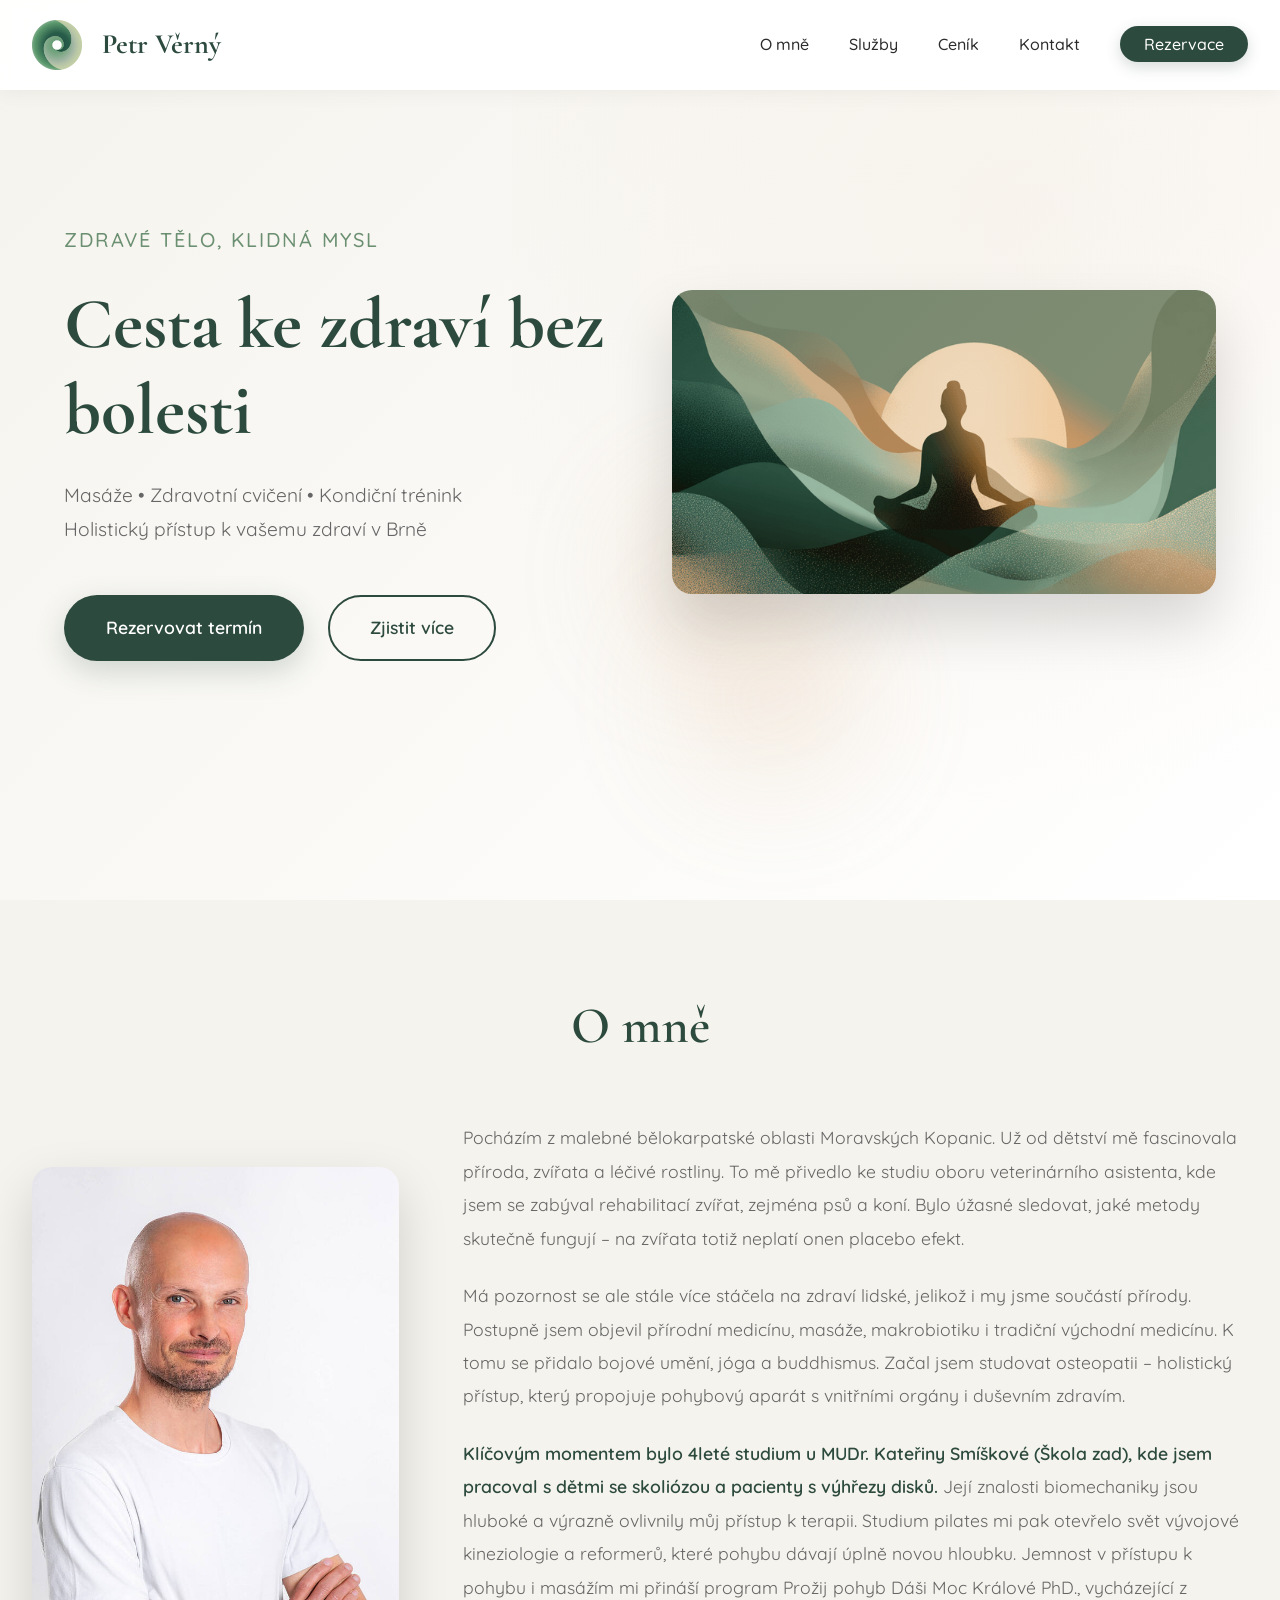
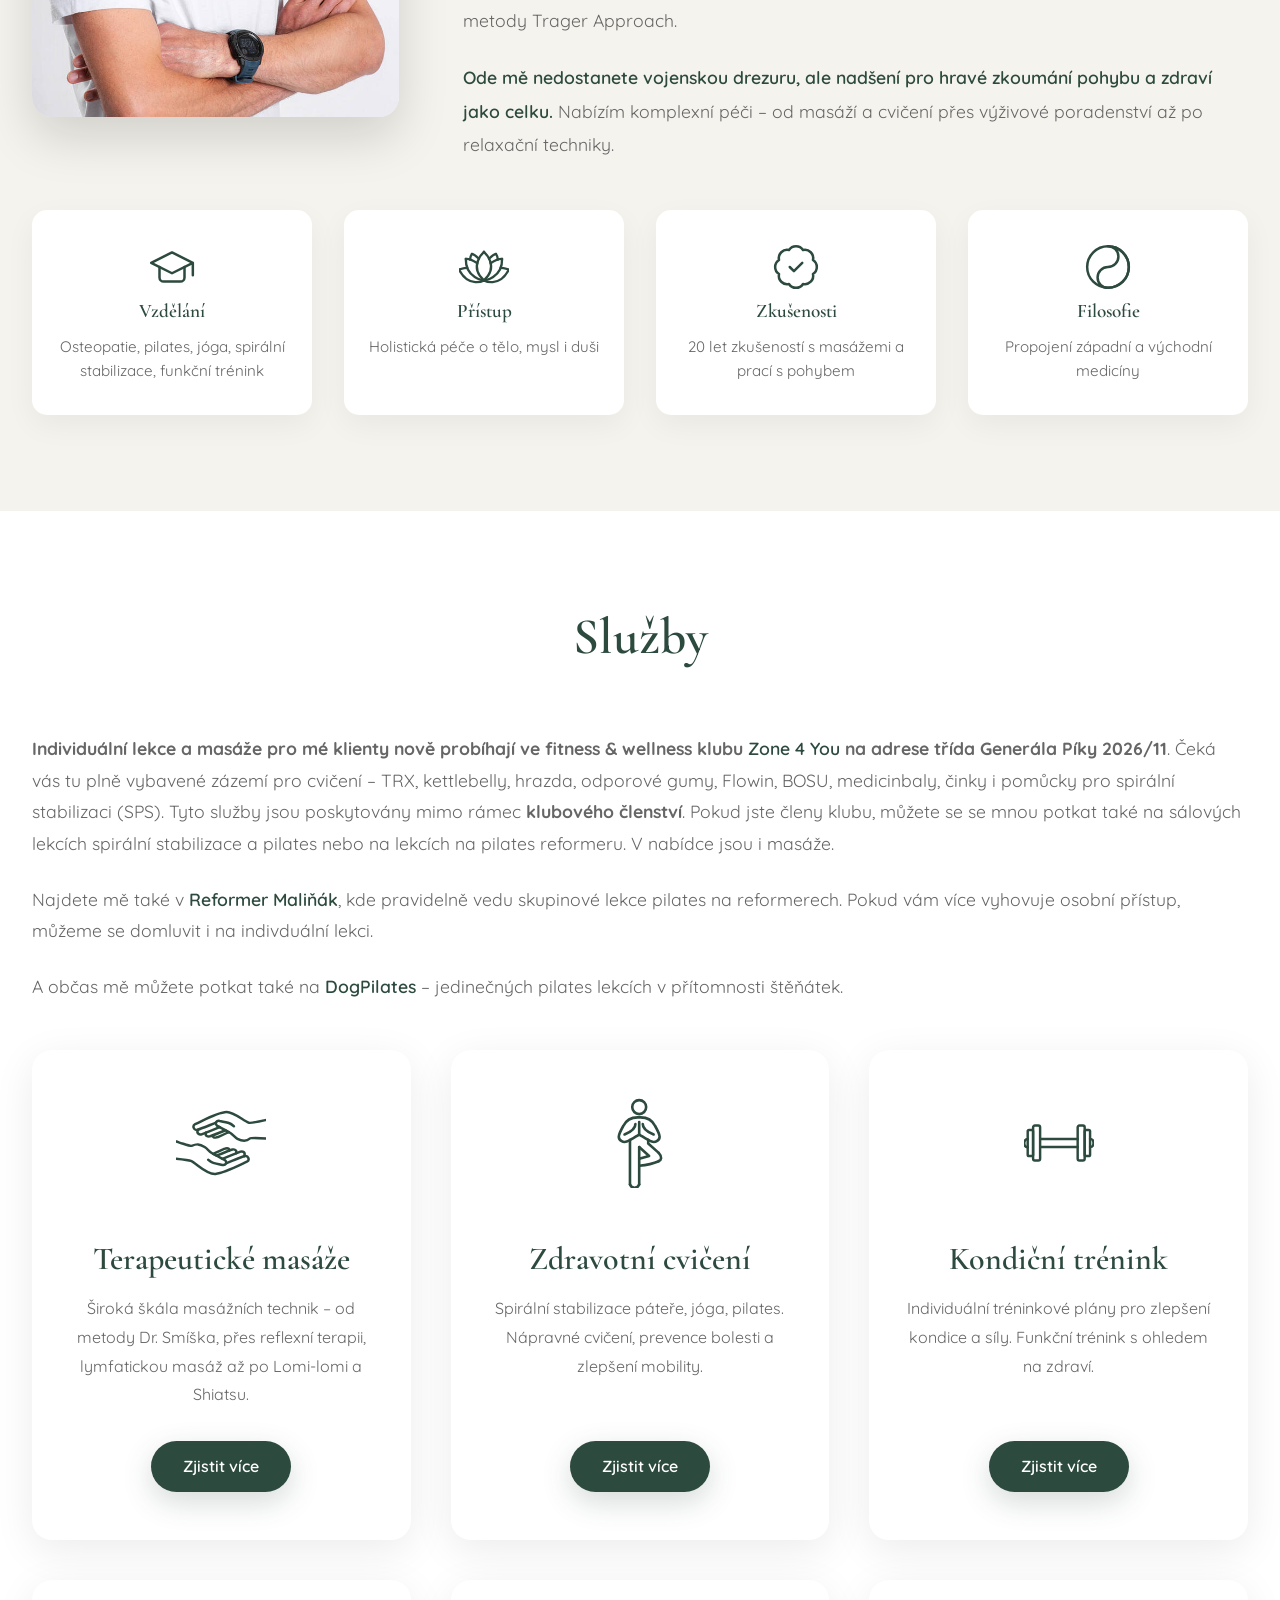
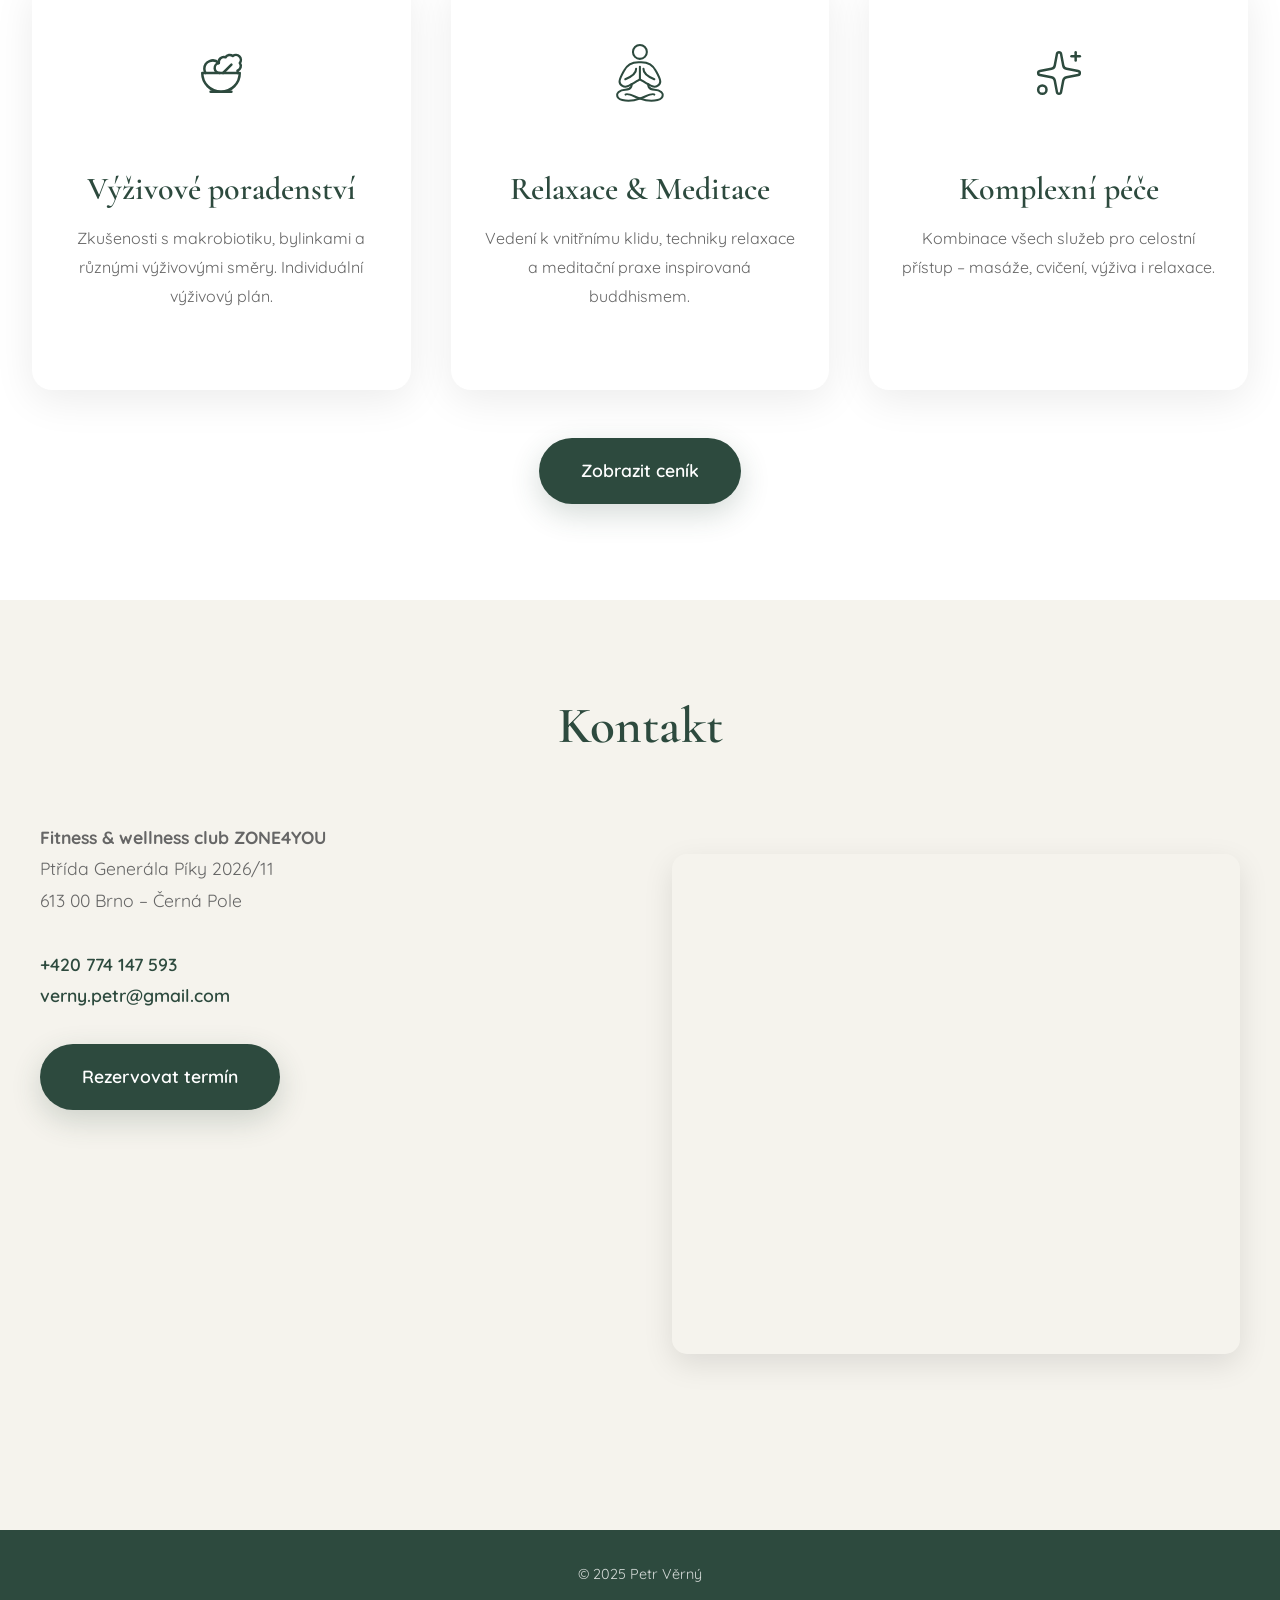
==== commit 95299fd3: "Update services intro and improve styling" ====
--- a/index.html
+++ b/index.html
@@ -291,27 +291,40 @@
                 <div class="section-header">
                     <h2 class="section-title">Služby</h2>
                 </div>
-                <p class="services-intro">
-                    <strong
-                        >Individuální lekce a masáže pro mé klienty nově
-                        probíhají ve fitness & wellness klubu
-                        <a href="https://www.zone4you.cz" target="_blank"
-                            >Zone 4 You</a
+                <div class="services-intro">
+                    <p>
+                        <strong
+                            >Individuální lekce a masáže pro mé klienty nově
+                            probíhají ve fitness & wellness klubu
+                            <a href="https://www.zone4you.cz" target="_blank"
+                                >Zone 4 You</a
+                            >
+                            na adrese třída Generála Píky 2026/11</strong
+                        >. Čeká vás tu plně vybavené zázemí pro cvičení – TRX,
+                        kettlebelly, hrazda, odporové gumy, Flowin, BOSU,
+                        medicinbaly, činky i pomůcky pro spirální stabilizaci
+                        (SPS). Tyto služby jsou poskytovány mimo rámec
+                        <strong>klubového členství</strong>. Pokud jste členy
+                        klubu, můžete se se mnou potkat také na sálových lekcích
+                        spirální stabilizace a pilates nebo na lekcích na
+                        pilates reformeru. V nabídce jsou i masáže.
+                    </p>
+                    <p>
+                        Najdete mě také v
+                        <a href="https://reformermalinak.cz" target="_blank"
+                            >Reformer Maliňák</a
+                        >, kde pravidelně vedu skupinové lekce pilates na
+                        reformerech. Pokud vám více vyhovuje osobní přístup,
+                        můžeme se domluvit i na indivduální lekci.
+                    </p>
+                    <p>
+                        A občas mě můžete potkat také na
+                        <a href="https://www.dogpilates.cz" target="_blank"
+                            >DogPilates</a
                         >
-                        na adrese třída Generála Píky 2026/11</strong
-                    >, kde je k dispozici plně vybavený prostor – TRX,
-                    kettlebelly, hrazda, odporové gumy, Flowin, BOSU,
-                    medicinbaly, činky i pomůcky pro spirální stabilizaci (SPS).
-                    Tyto služby jsou poskytovány individuálně mimo rámec
-                    klubového členství. Zároveň zde v rámci
-                    <strong>klubového členství</strong> vedu sálové lekce
-                    spirální stabilizace a pilates, včetně lekcí na pilates
-                    reformeru, a také masáže. Občas mě můžete potkat na
-                    <a href="https://www.dogpilates.cz" target="_blank"
-                        >DogPilates</a
-                    >
-                    – jedinečných pilates lekcích v přítomnosti štěňátek.
-                </p>
+                        – jedinečných pilates lekcích v přítomnosti štěňátek.
+                    </p>
+                </div>
                 <div class="services-grid">
                     <div class="service-card">
                         <span class="service-icon hands-icon">
--- a/styles.css
+++ b/styles.css
@@ -539,7 +539,6 @@
 /* Services */
 .services-intro {
     margin: 0 auto 3rem;
-    text-align: center;
     color: var(--color-text-light);
     font-size: 1.1rem;
     line-height: 1.8;
@@ -554,6 +553,10 @@
 
 .services-intro a:hover {
     color: var(--color-secondary);
+}
+
+.services-intro p:not(:last-child) {
+    margin-bottom: 1.5rem;
 }
 
 .services-grid {
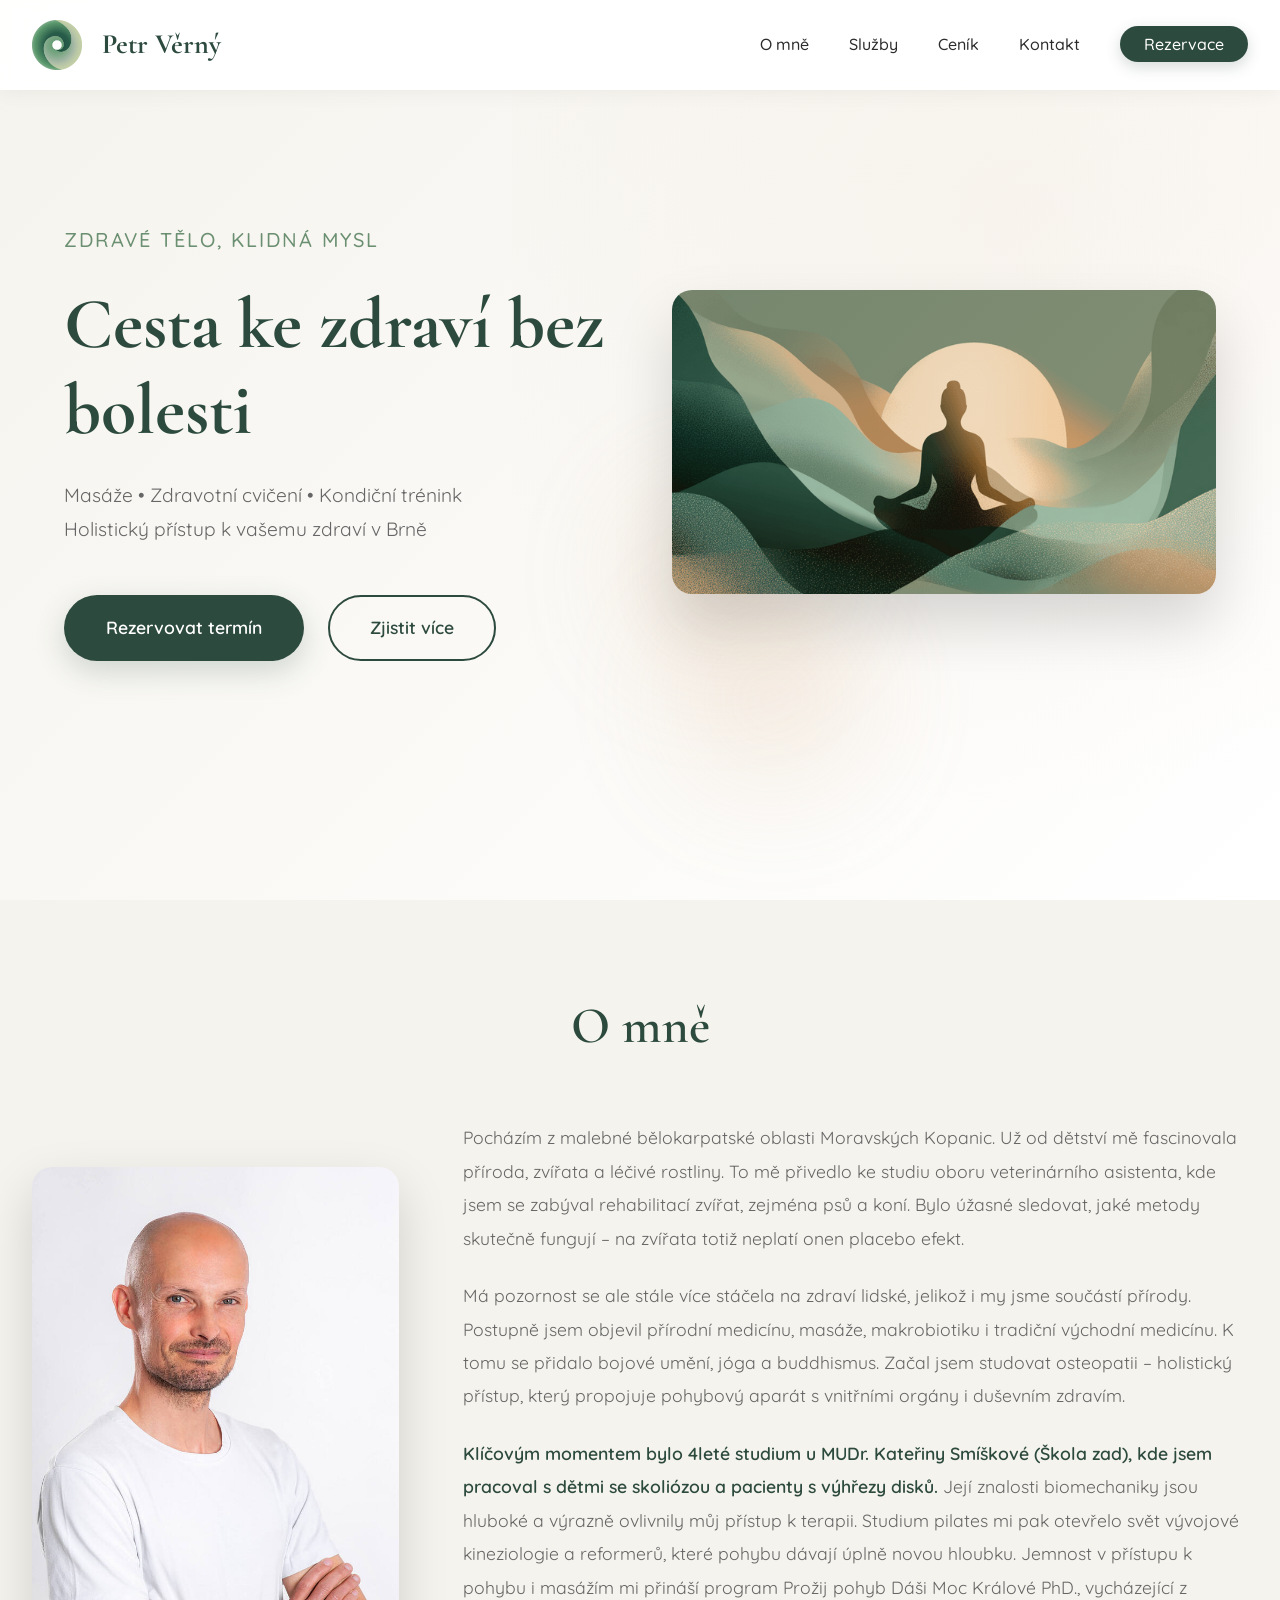
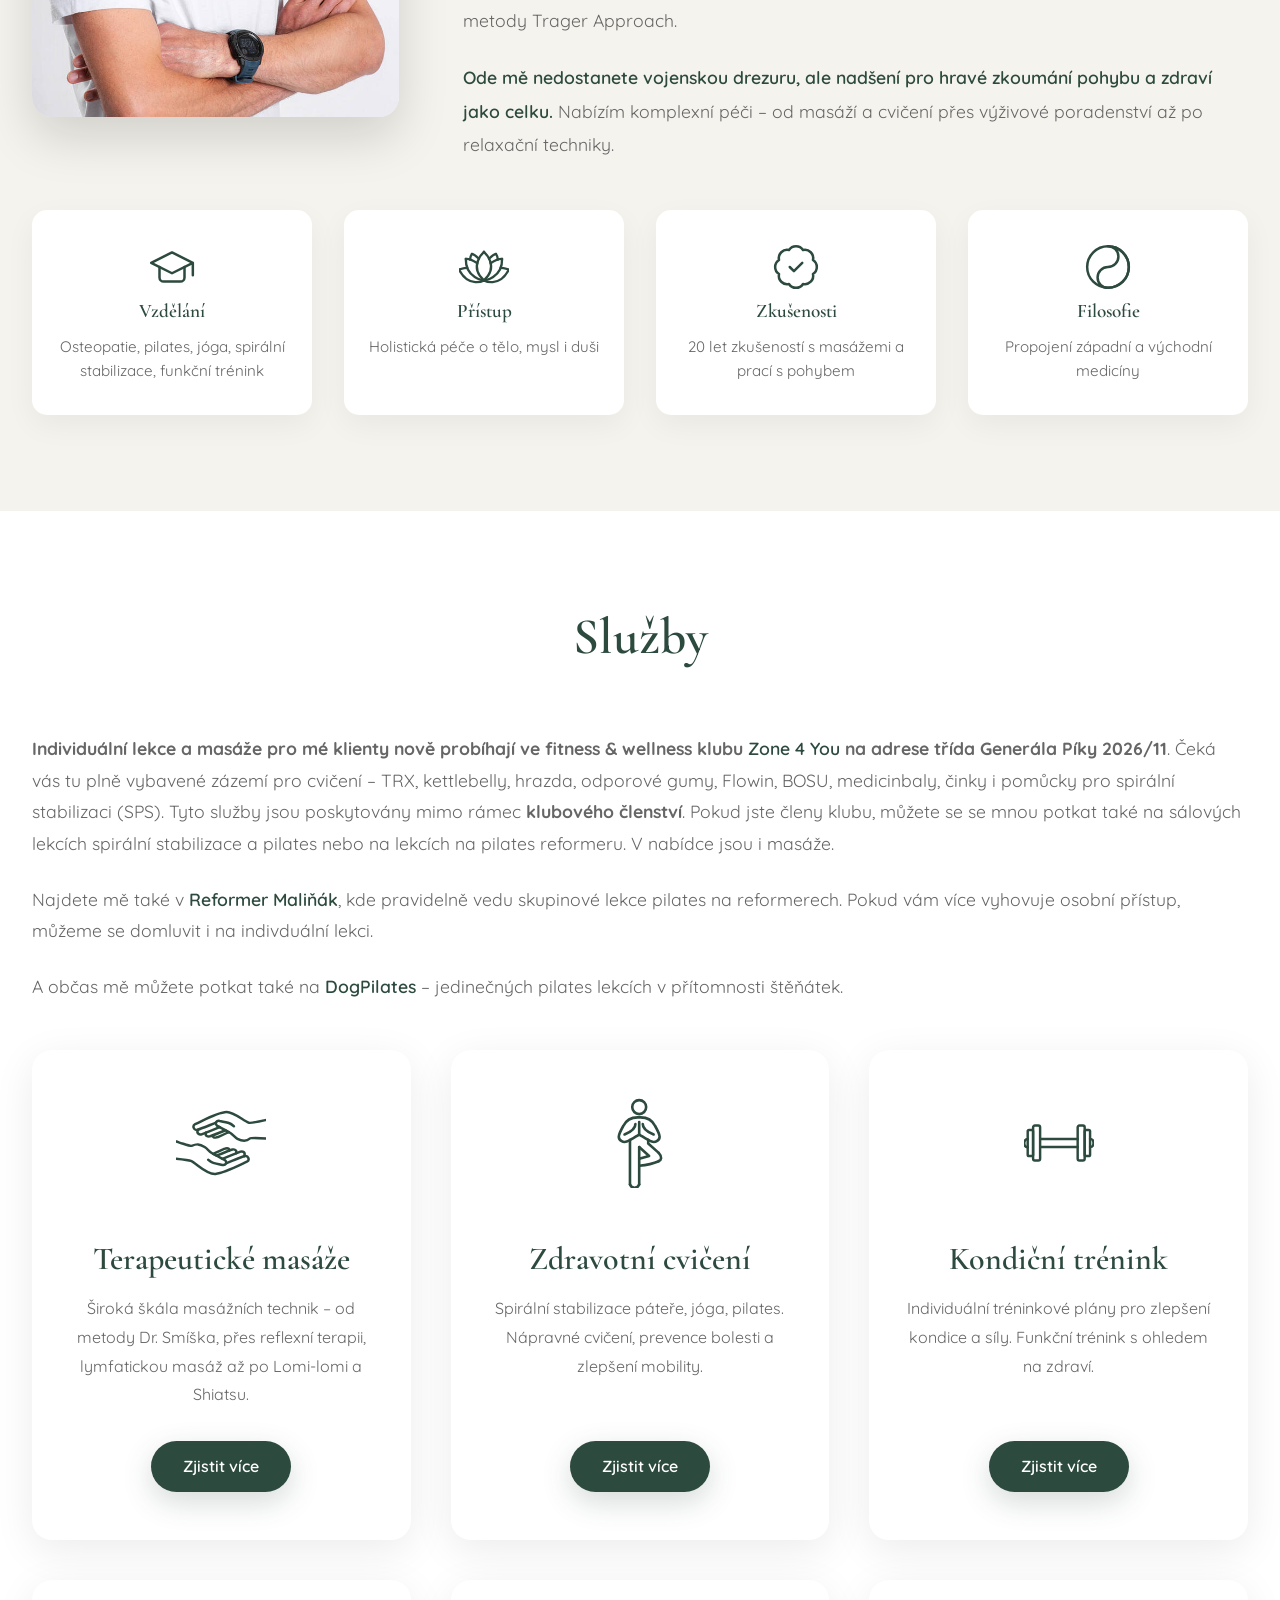
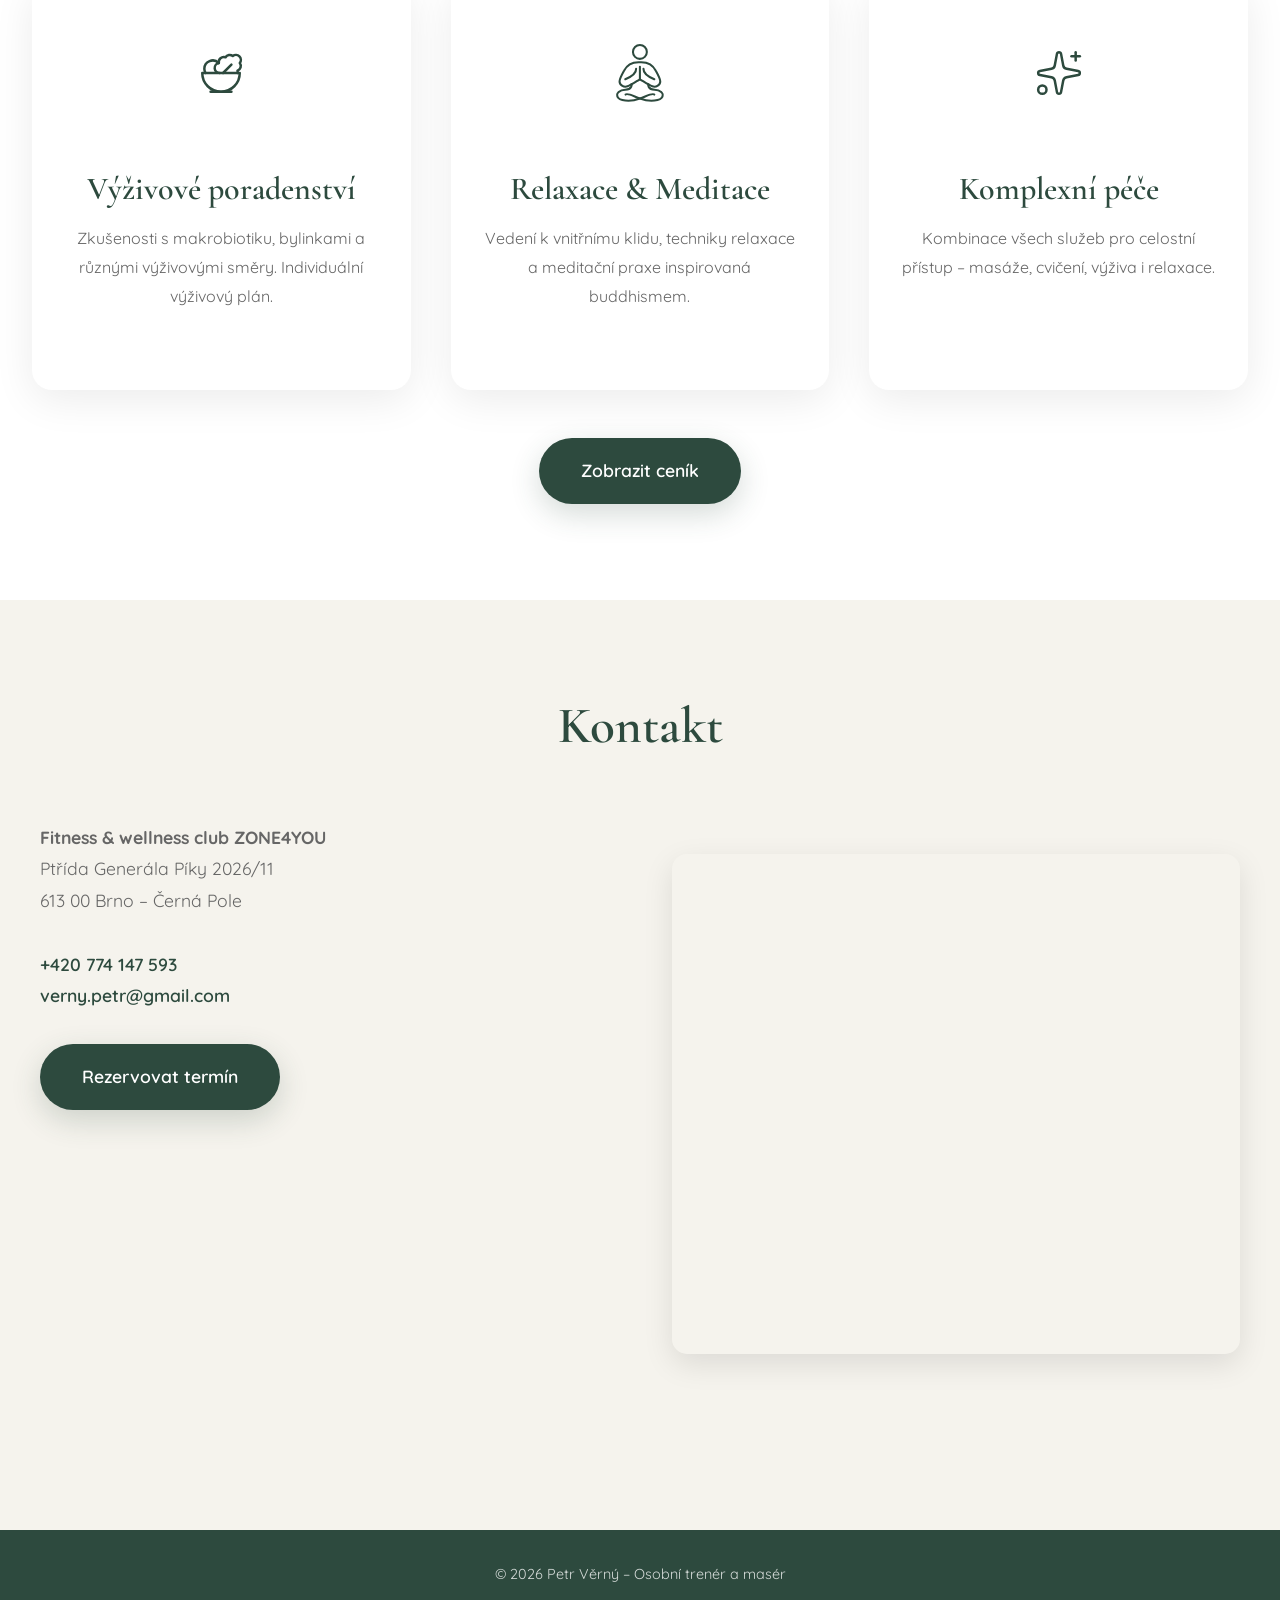
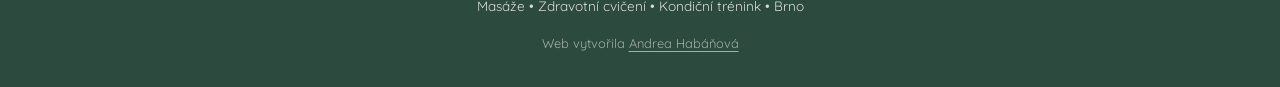
==== commit 10d927e2: "Update footer content and styles across multiple pages" ====
--- a/index.html
+++ b/index.html
@@ -690,7 +690,19 @@
         <footer>
             <div class="footer-content">
                 <div class="footer-bottom">
-                    <p>&copy; 2025 Petr Věrný</p>
+                    <p>&copy; 2026 Petr Věrný – Osobní trenér a masér</p>
+                    <p class="footer-tagline">
+                        Masáže • Zdravotní cvičení • Kondiční trénink • Brno
+                    </p>
+                    <p class="footer-credit">
+                        Web vytvořila
+                        <a
+                            href="https://ahabanova.eu/"
+                            target="_blank"
+                            rel="noopener"
+                            >Andrea Habáňová</a
+                        >
+                    </p>
                 </div>
             </div>
         </footer>
--- a/styles.css
+++ b/styles.css
@@ -873,6 +873,29 @@
     font-size: 0.9rem;
 }
 
+.footer-tagline {
+    margin-top: 0.5rem;
+    font-size: 0.85rem;
+}
+
+.footer-credit {
+    margin-top: 1rem;
+    font-size: 0.8rem;
+    opacity: 0.7;
+}
+
+.footer-credit a {
+    color: inherit;
+    text-decoration: underline;
+    text-underline-offset: 3px;
+    transition: var(--transition);
+}
+
+.footer-credit a:hover {
+    color: var(--color-accent);
+    opacity: 1;
+}
+
 /* Exercise page */
 .massage-intro,
 .exercise-intro {
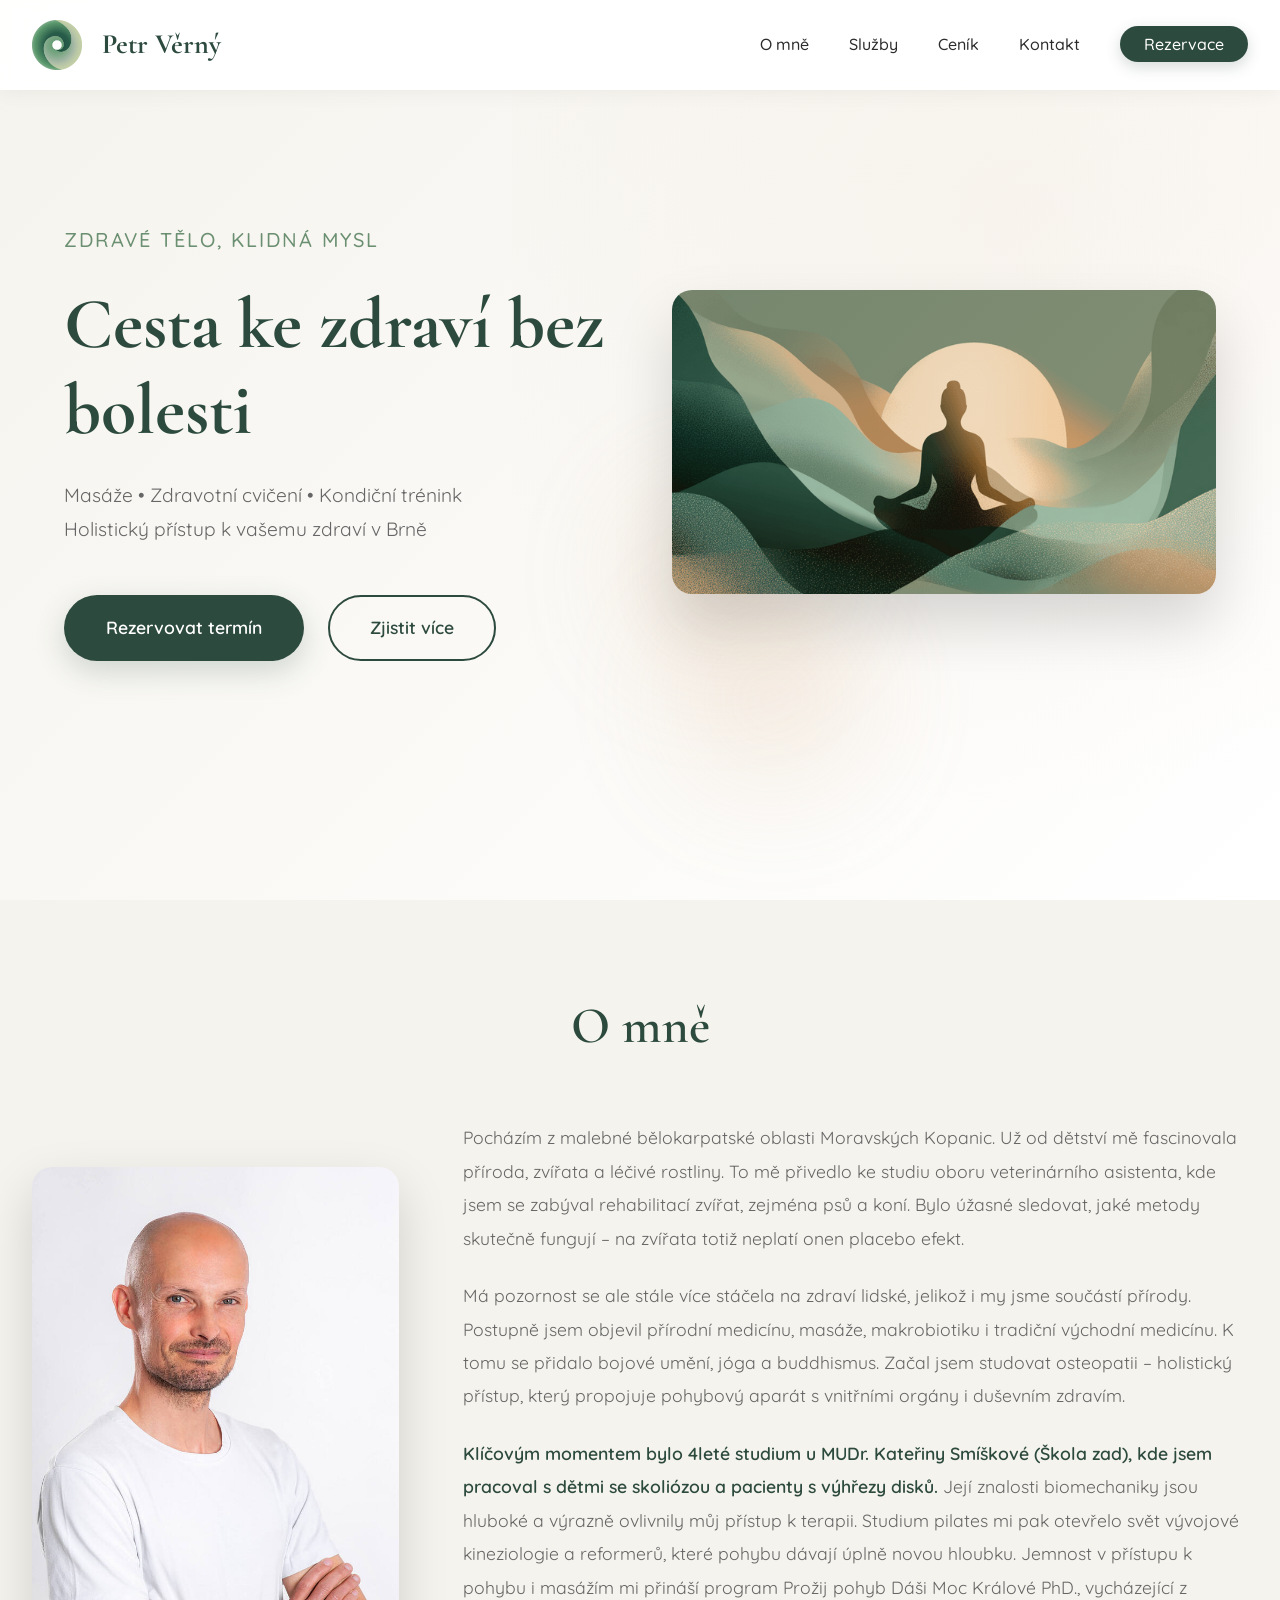
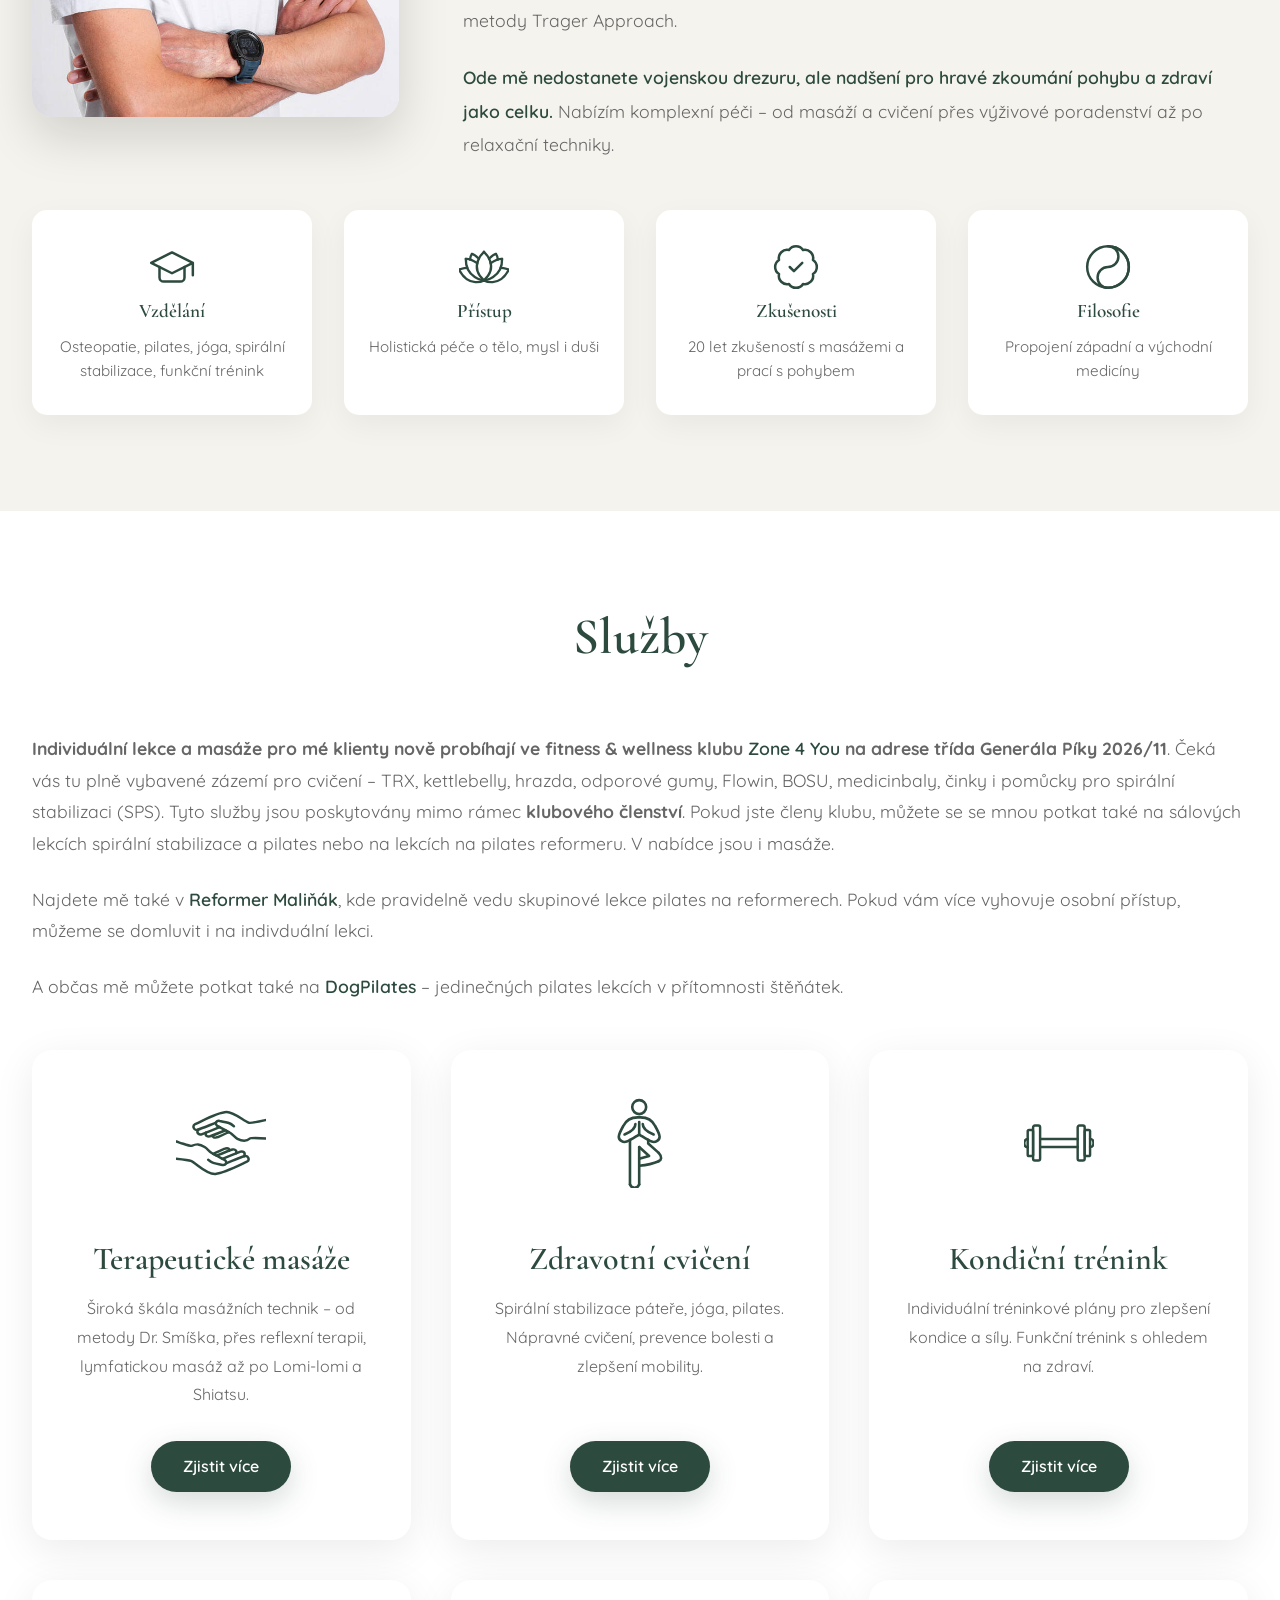
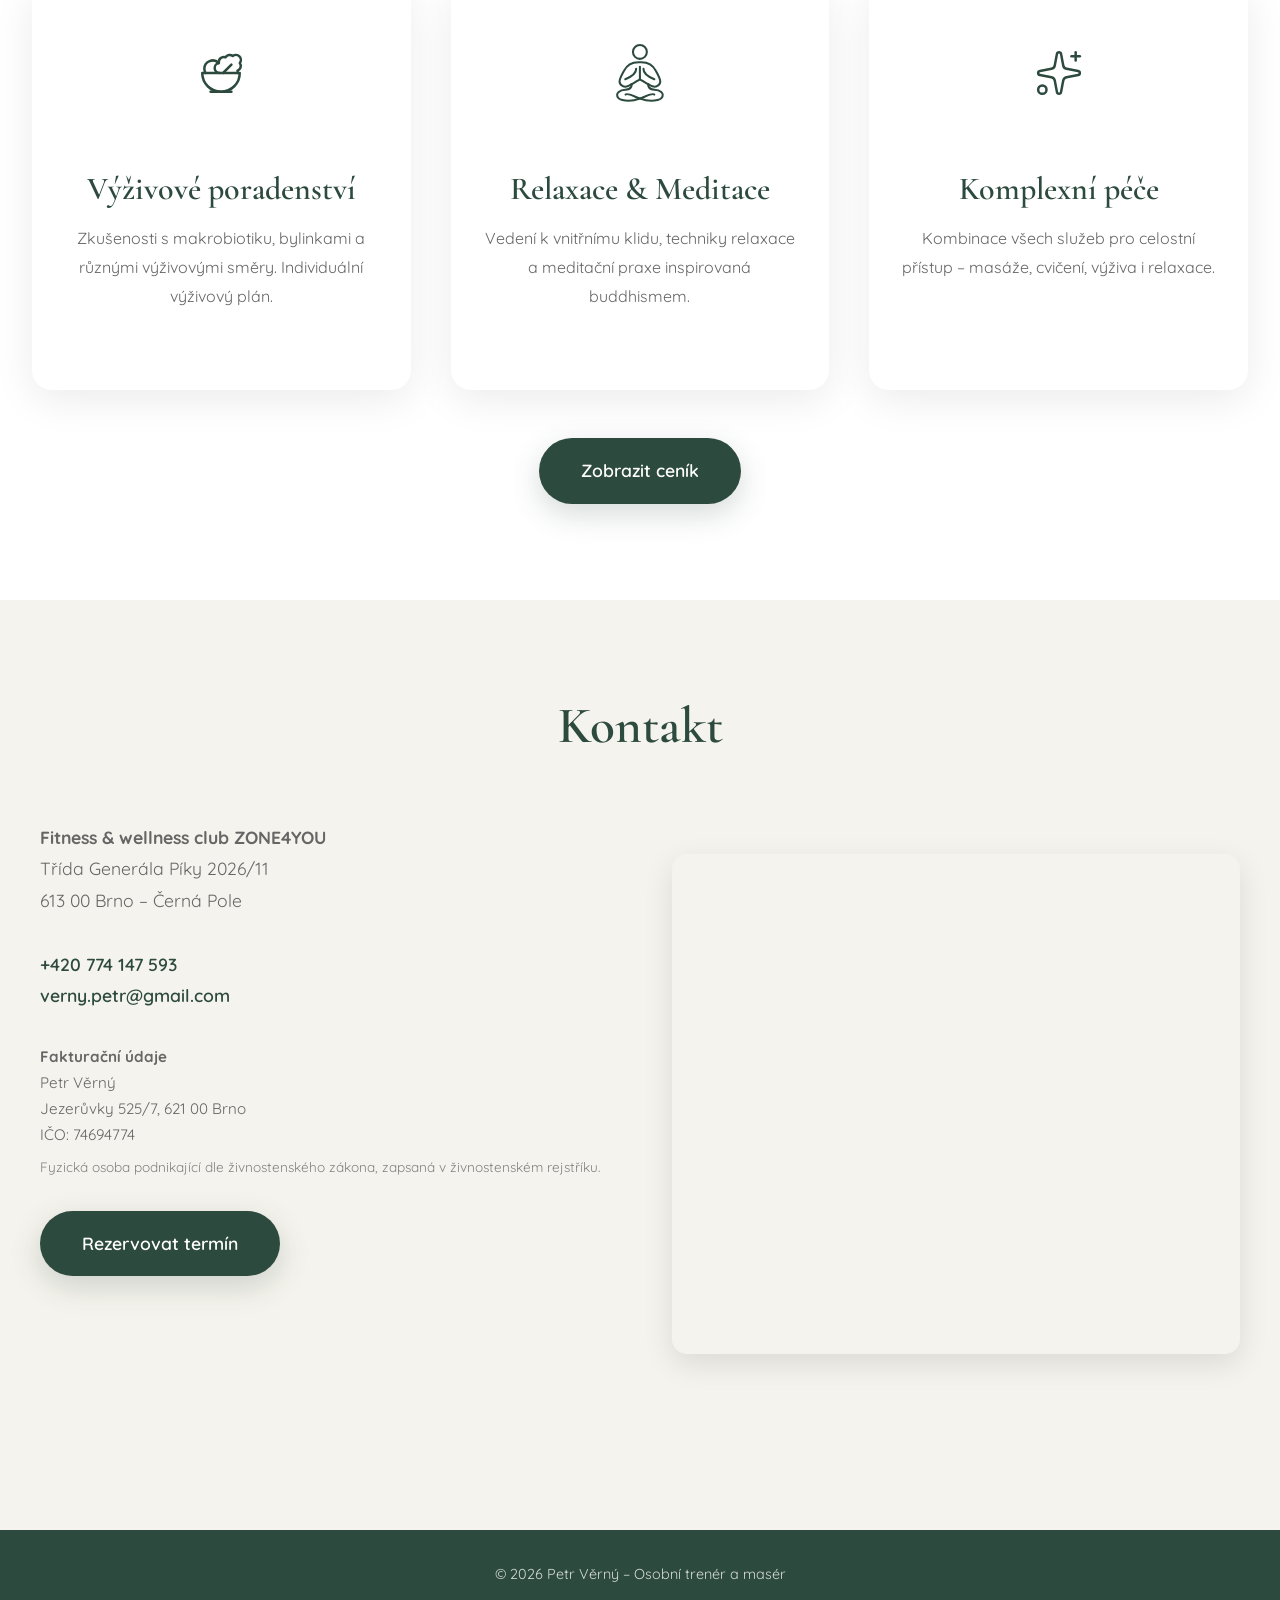
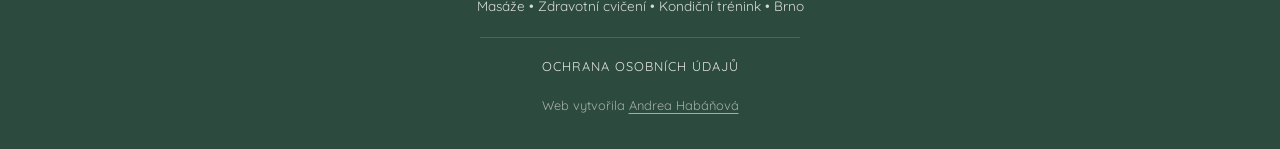
==== commit 69184c57: "Update contact information, add legal details, and implement GDPR page" ====
--- a/index.html
+++ b/index.html
@@ -638,7 +638,7 @@
                                         >Fitness & wellness club
                                         ZONE4YOU</strong
                                     ><br />
-                                    Ptřída Generála Píky 2026/11<br />
+                                    Třída Generála Píky 2026/11<br />
                                     613 00 Brno – Černá Pole
                                 </p>
                             </div>
@@ -653,6 +653,19 @@
                                     <a href="mailto:verny.petr@gmail.com"
                                         >verny.petr@gmail.com</a
                                     >
+                                </p>
+                            </div>
+
+                            <div class="contact-item contact-legal">
+                                <p>
+                                    <strong>Fakturační údaje</strong><br />
+                                    Petr Věrný<br />
+                                    Jezerůvky 525/7, 621 00 Brno<br />
+                                    IČO: 74694774
+                                </p>
+                                <p class="contact-legal-note">
+                                    Fyzická osoba podnikající dle živnostenského
+                                    zákona, zapsaná v živnostenském rejstříku.
                                 </p>
                             </div>
 
@@ -694,6 +707,9 @@
                     <p class="footer-tagline">
                         Masáže • Zdravotní cvičení • Kondiční trénink • Brno
                     </p>
+                    <p class="footer-legal">
+                        <a href="gdpr.html">Ochrana osobních údajů</a>
+                    </p>
                     <p class="footer-credit">
                         Web vytvořila
                         <a
--- a/styles.css
+++ b/styles.css
@@ -856,6 +856,17 @@
     display: block;
 }
 
+.contact-legal p {
+    font-size: 0.95rem;
+    line-height: 1.7;
+}
+
+.contact-legal-note {
+    margin-top: 0.5rem;
+    font-size: 0.85rem !important;
+    opacity: 0.8;
+}
+
 /* Footer */
 footer {
     background: var(--color-primary);
@@ -894,6 +905,62 @@
 .footer-credit a:hover {
     color: var(--color-accent);
     opacity: 1;
+}
+
+/* Footer – odkaz GDPR */
+.footer-legal {
+    margin-top: 1.25rem;
+    padding-top: 1rem;
+    border-top: 1px solid rgba(255, 255, 255, 0.15);
+    max-width: 320px;
+    margin-left: auto;
+    margin-right: auto;
+}
+
+.footer-legal a {
+    color: rgba(255, 255, 255, 0.85);
+    font-size: 0.8rem;
+    letter-spacing: 1px;
+    text-transform: uppercase;
+    text-decoration: none;
+    padding-bottom: 2px;
+    border-bottom: 1px solid transparent;
+    transition: var(--transition);
+}
+
+.footer-legal a:hover {
+    color: var(--color-accent);
+    border-bottom-color: var(--color-accent);
+}
+
+/* GDPR stránka */
+.legal-content h3 {
+    color: var(--color-primary);
+    font-size: 1.4rem;
+    margin: 2.5rem 0 0.75rem;
+}
+
+.legal-content p,
+.legal-content li {
+    color: var(--color-text-light);
+    line-height: 1.8;
+    margin-bottom: 0.75rem;
+}
+
+.legal-content ul {
+    padding-left: 1.5rem;
+    margin-bottom: 1rem;
+}
+
+.legal-content a {
+    color: var(--color-primary);
+    font-weight: 600;
+}
+
+.legal-updated {
+    margin-top: 3rem;
+    font-size: 0.9rem;
+    font-style: italic;
 }
 
 /* Exercise page */
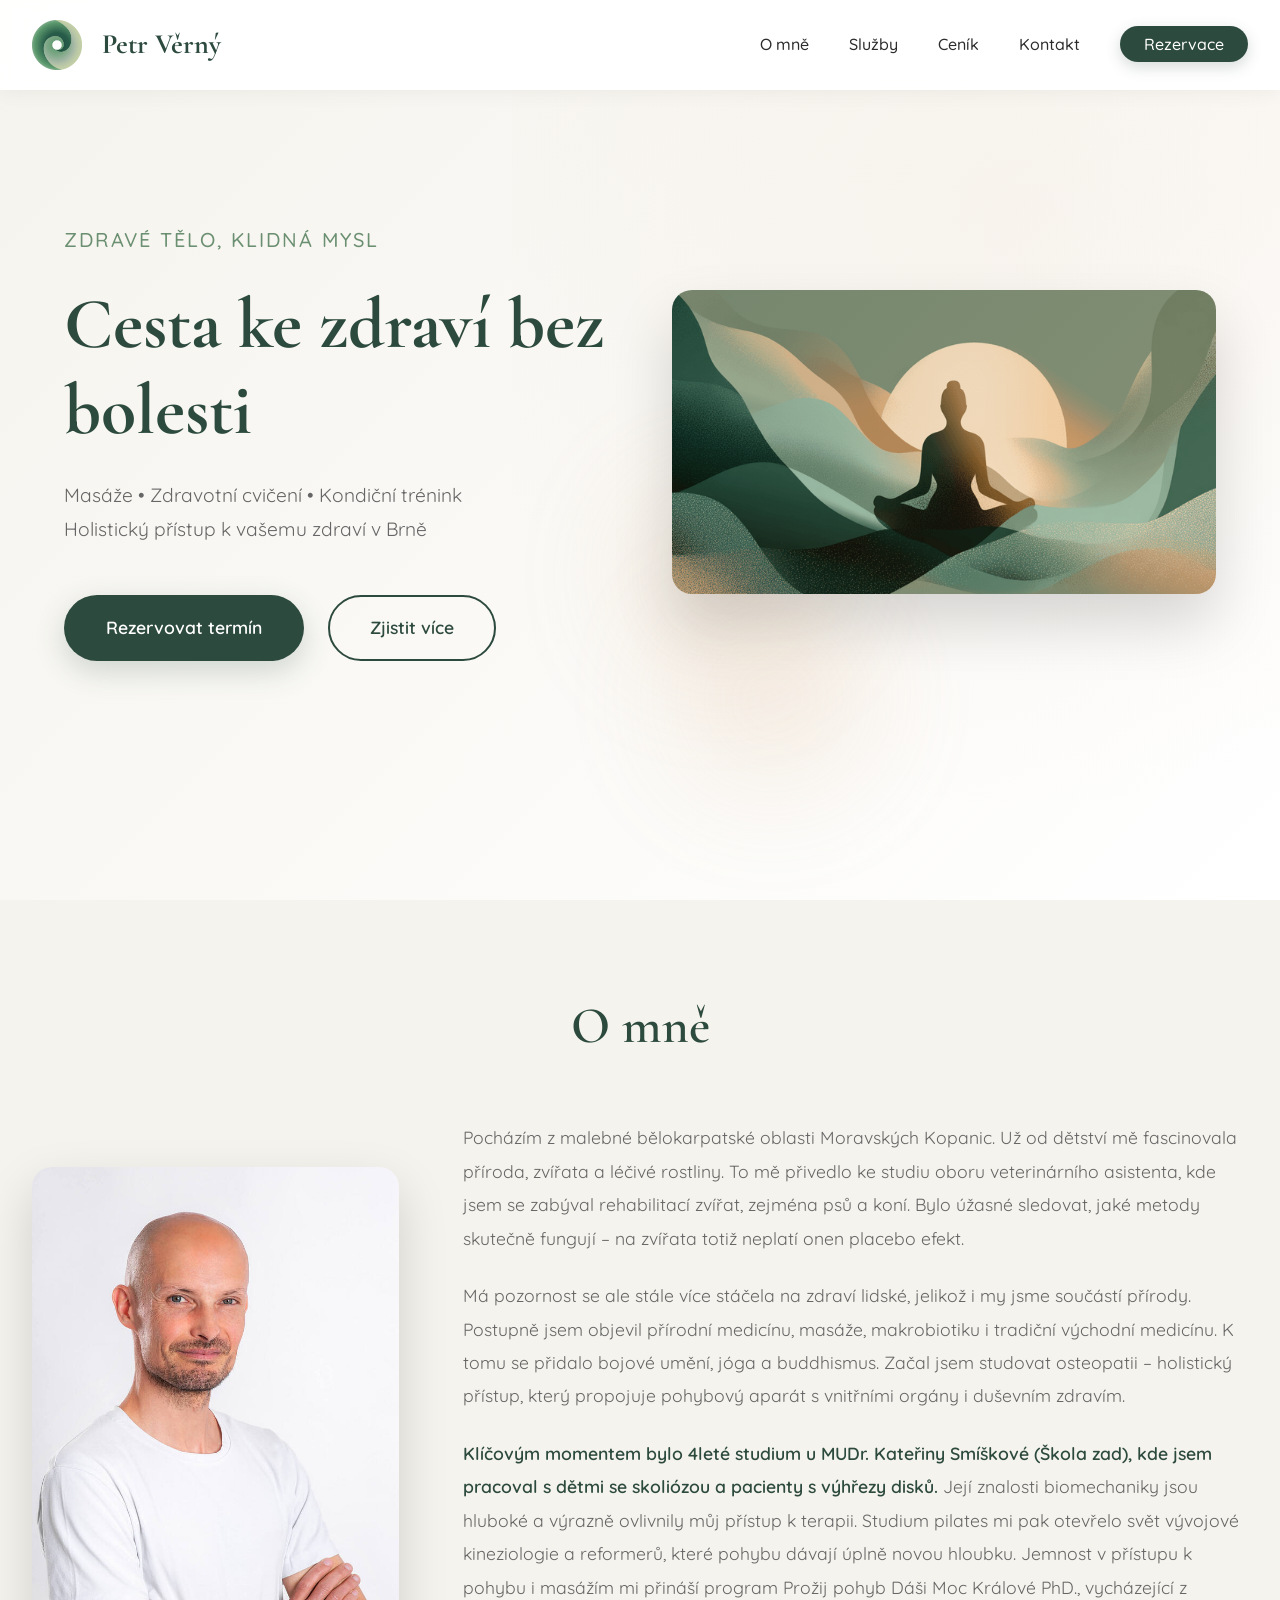
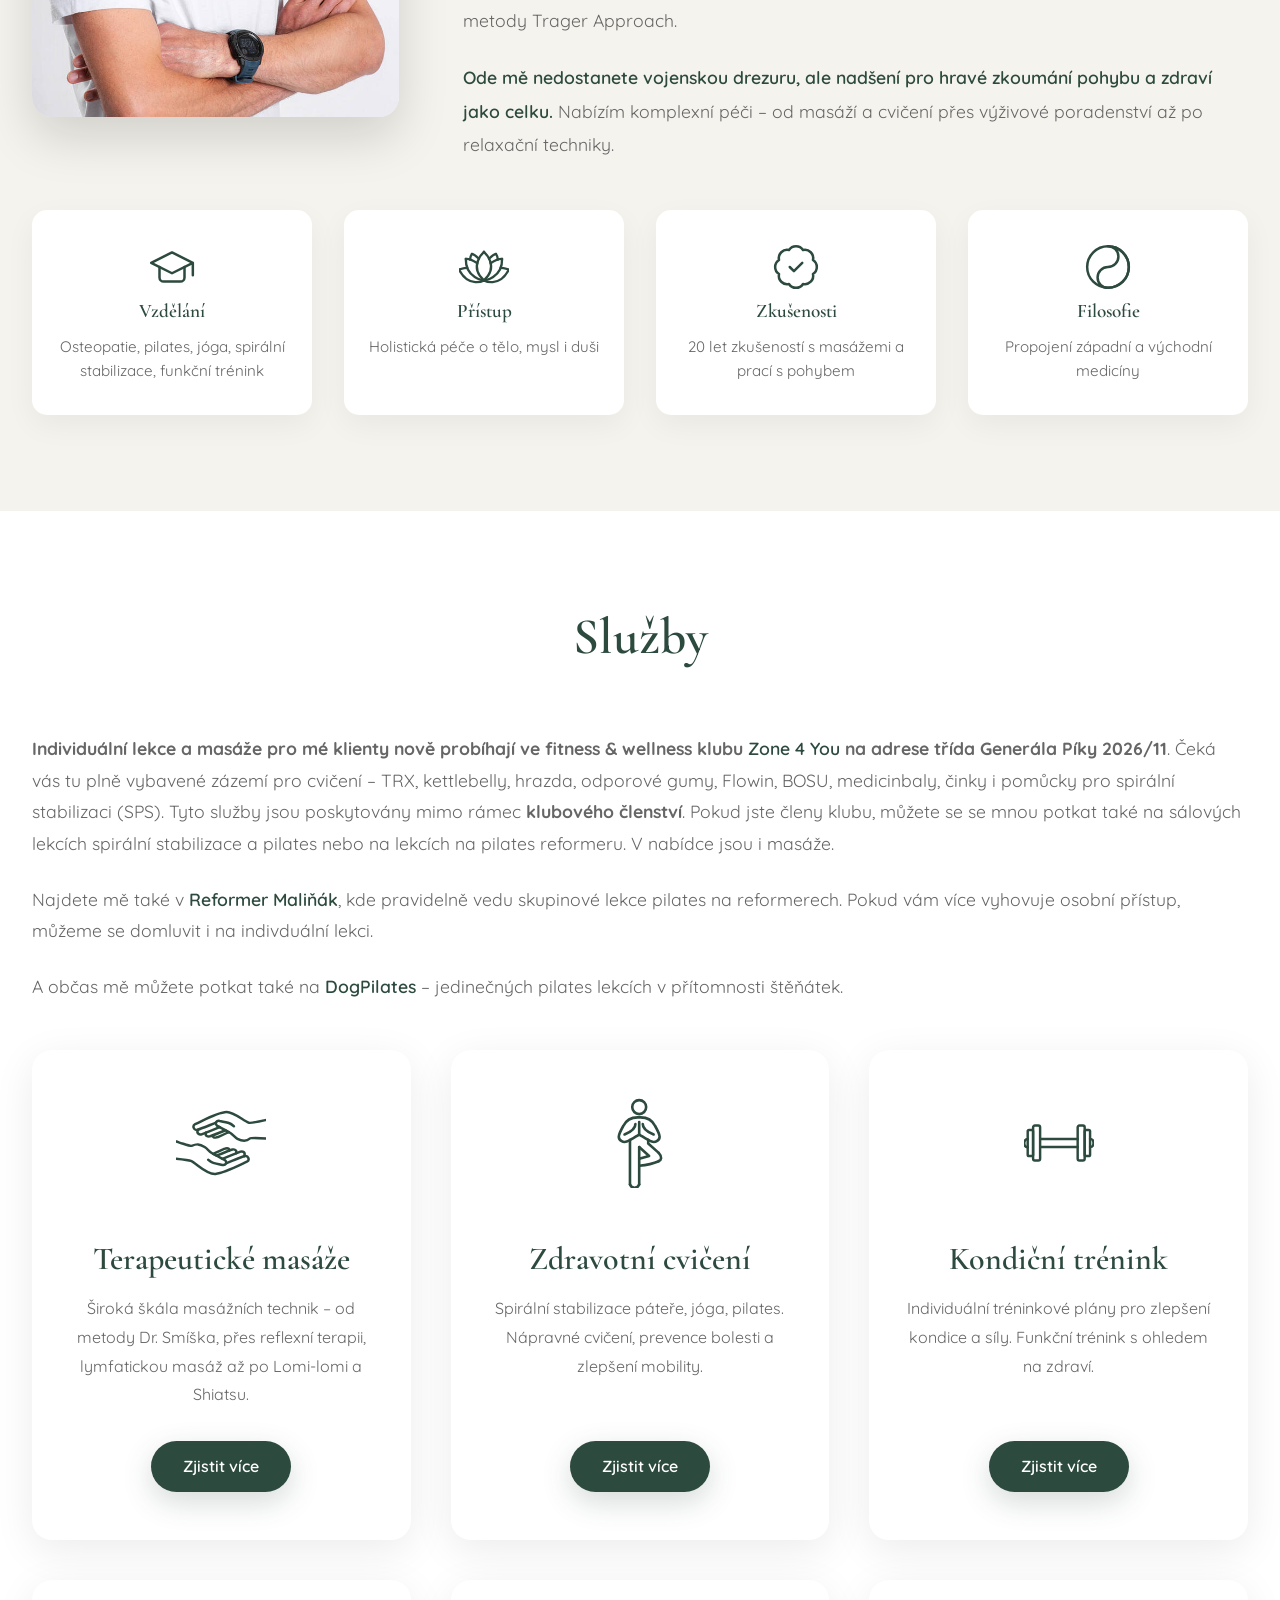
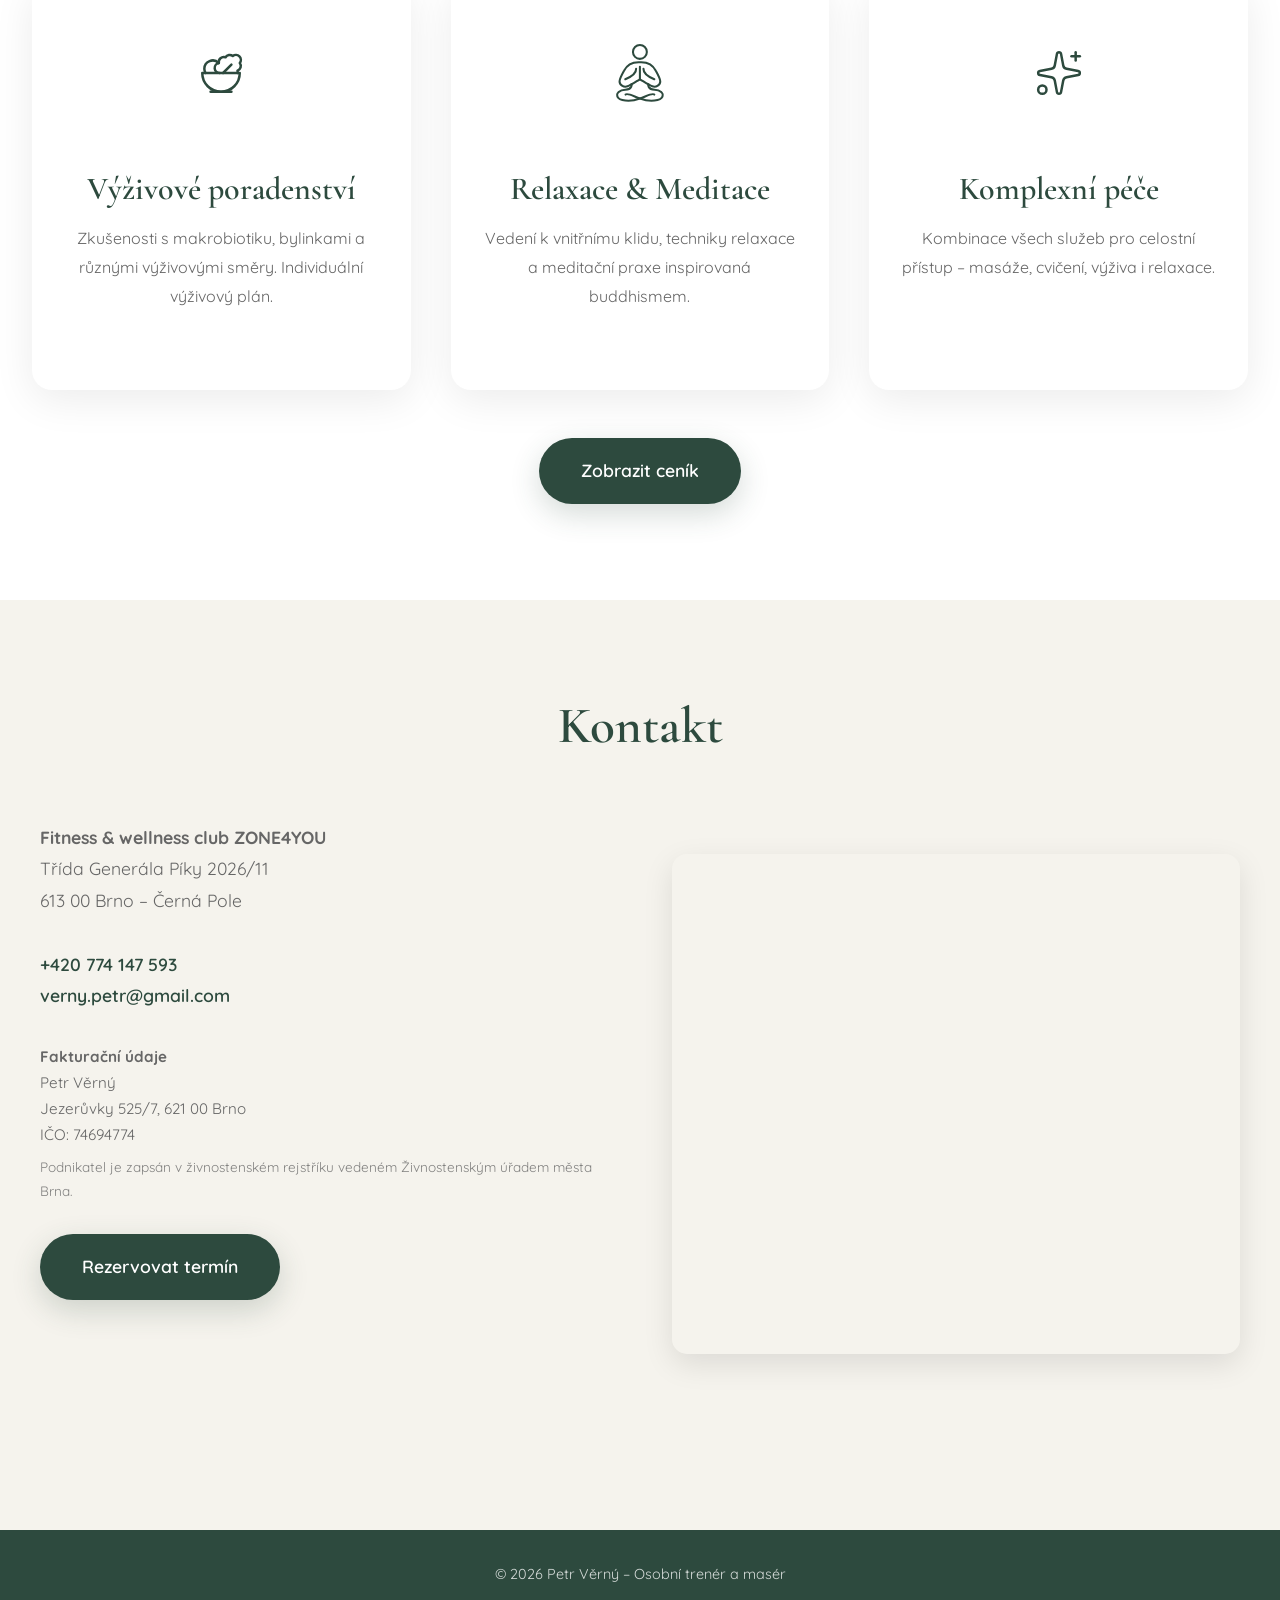
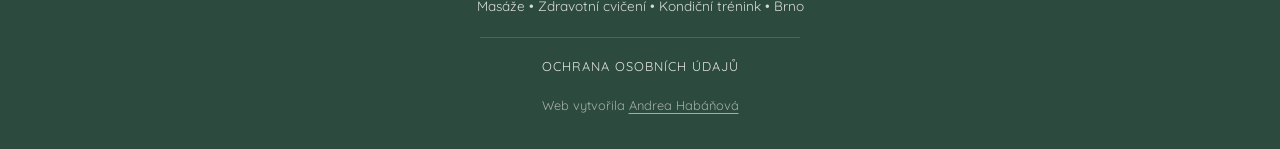
==== commit b2c3b369: "Update legal notes to clarify business registration details across multiple pages" ====
--- a/index.html
+++ b/index.html
@@ -664,8 +664,9 @@
                                     IČO: 74694774
                                 </p>
                                 <p class="contact-legal-note">
-                                    Fyzická osoba podnikající dle živnostenského
-                                    zákona, zapsaná v živnostenském rejstříku.
+                                    Podnikatel je zapsán v živnostenském
+                                    rejstříku vedeném Živnostenským úřadem města
+                                    Brna.
                                 </p>
                             </div>
 
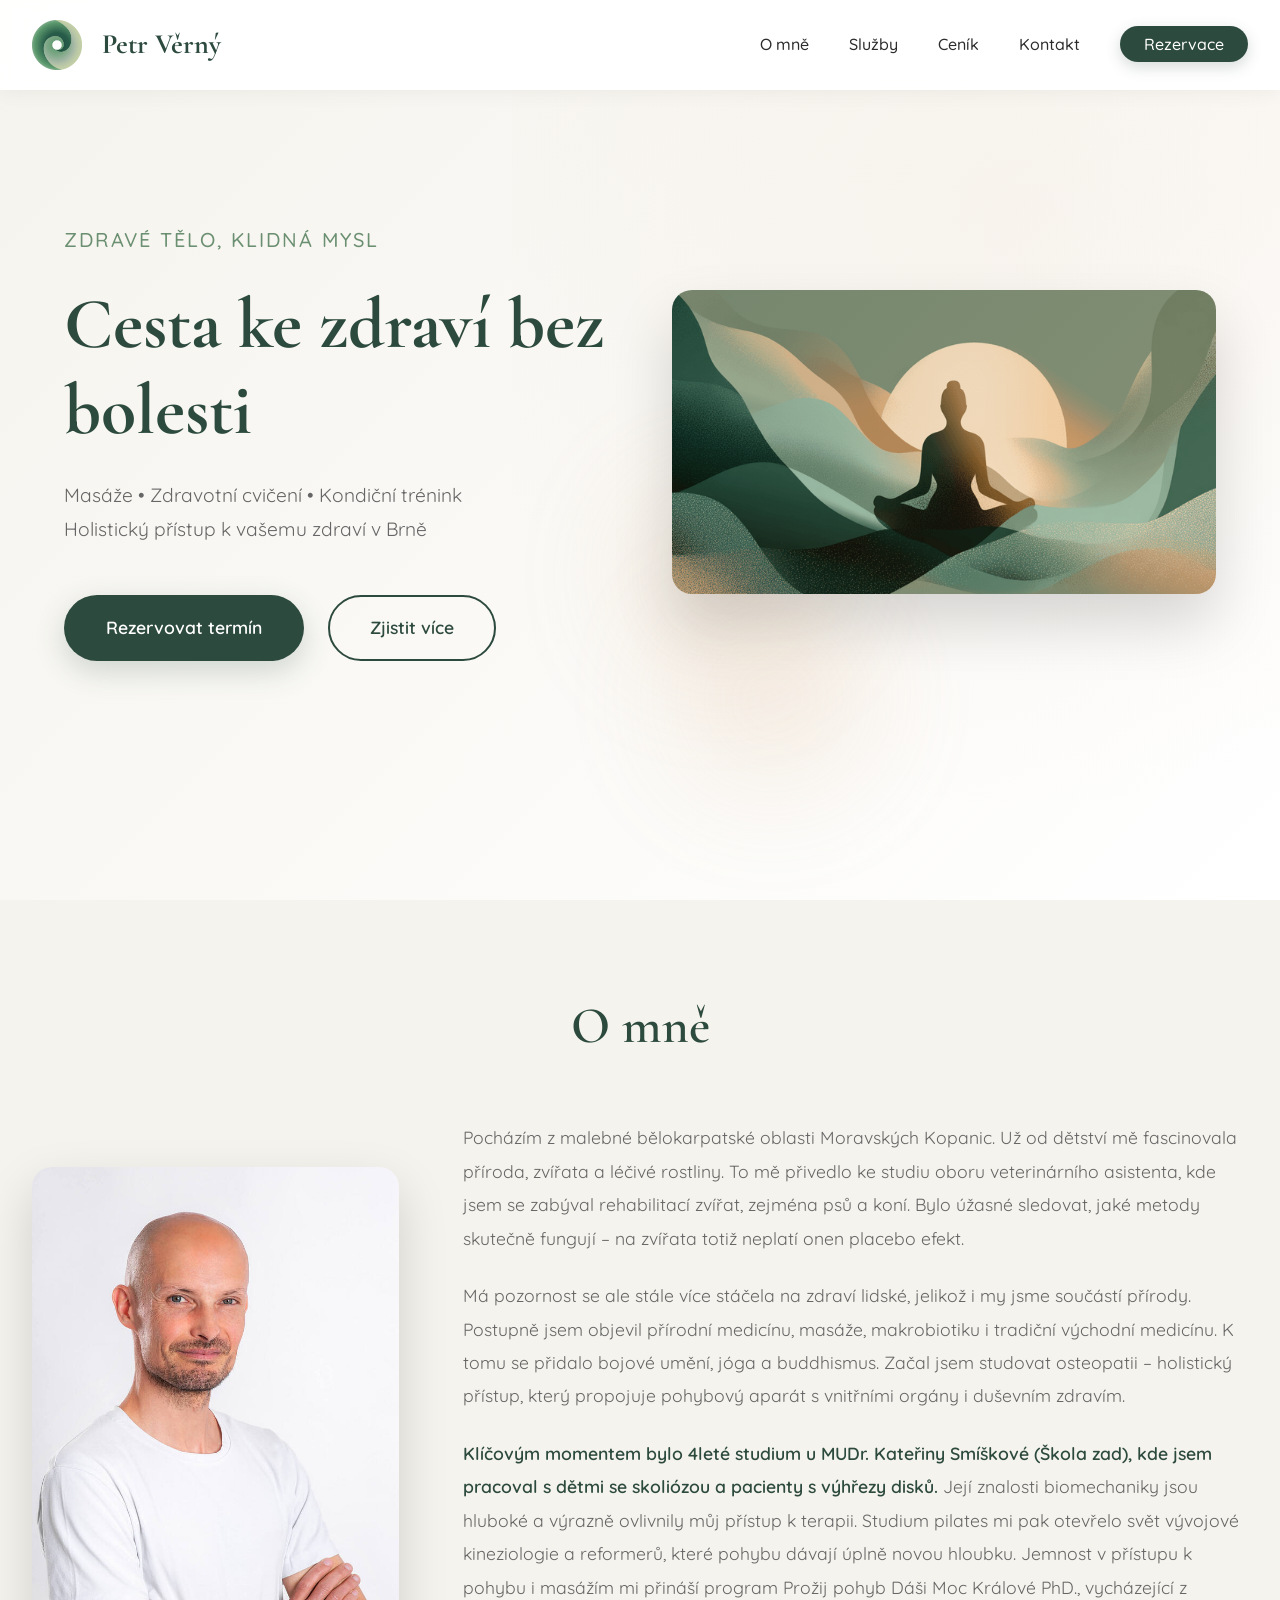
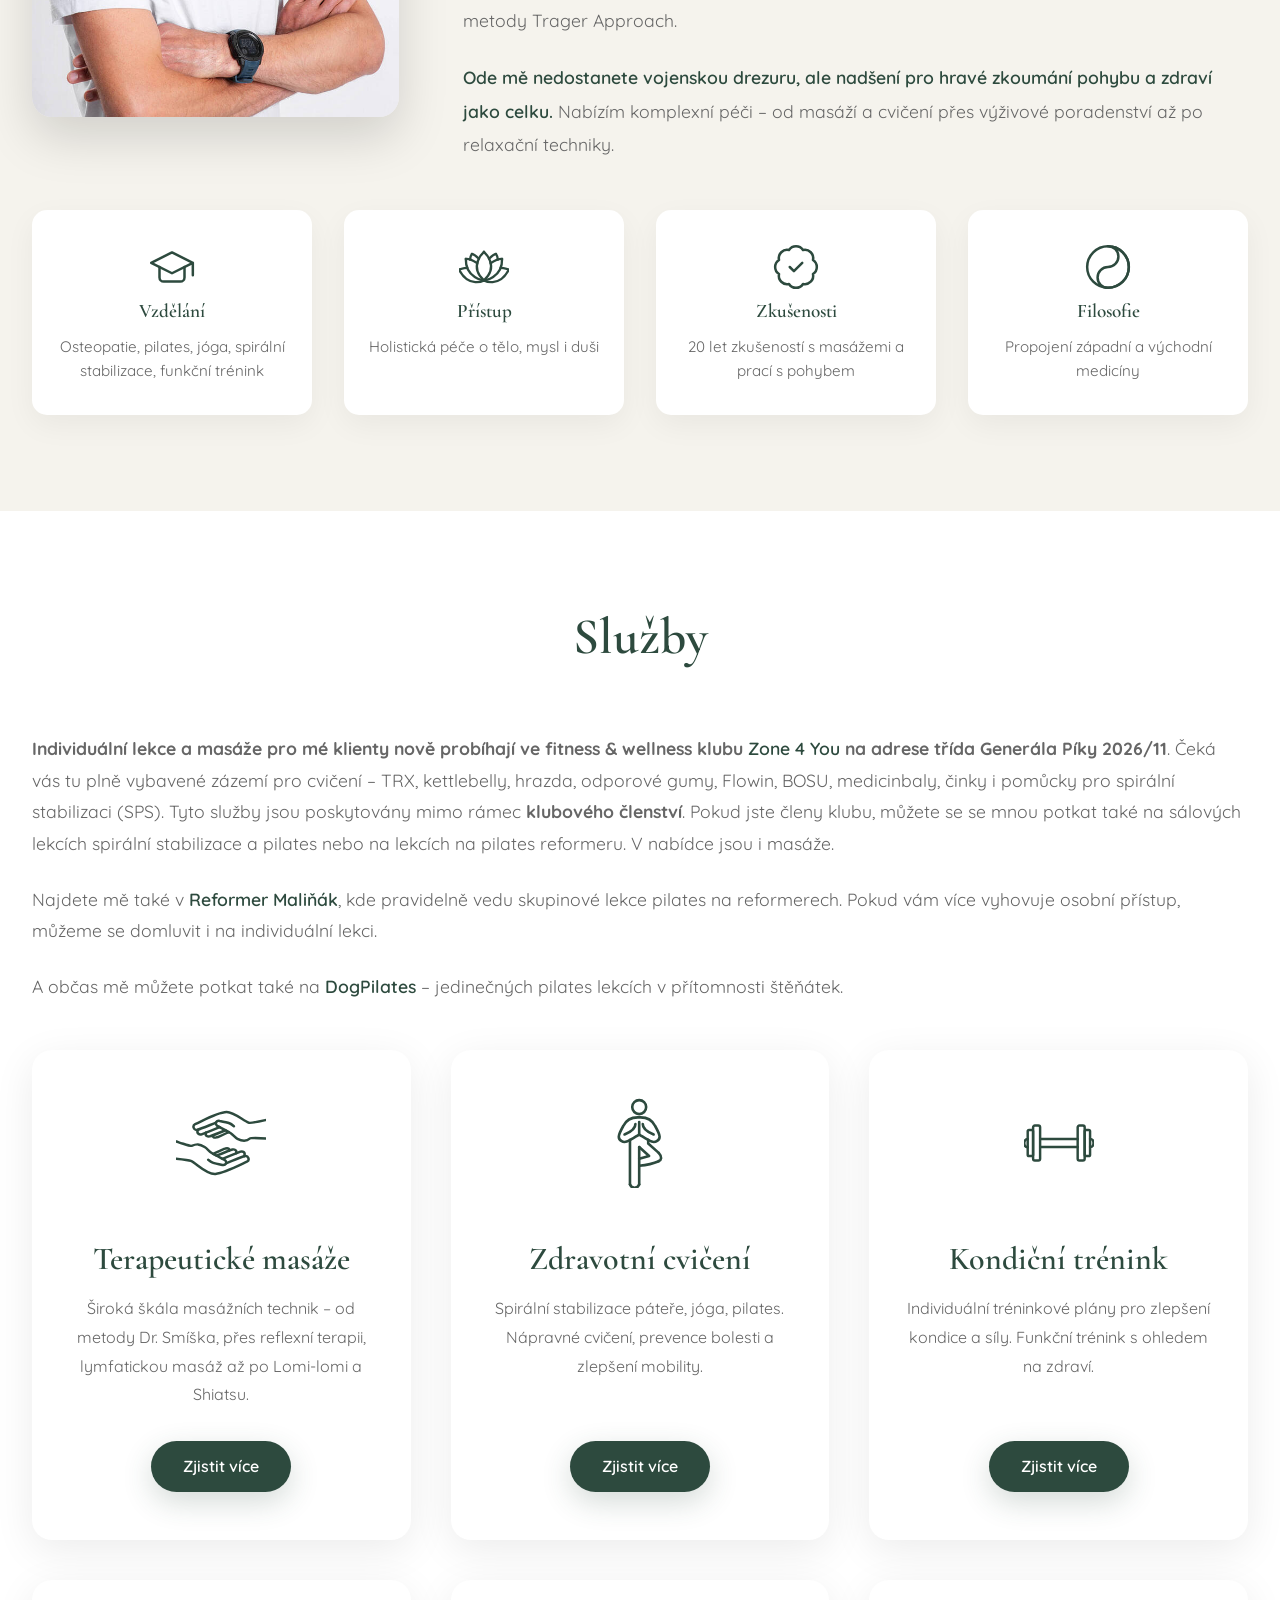
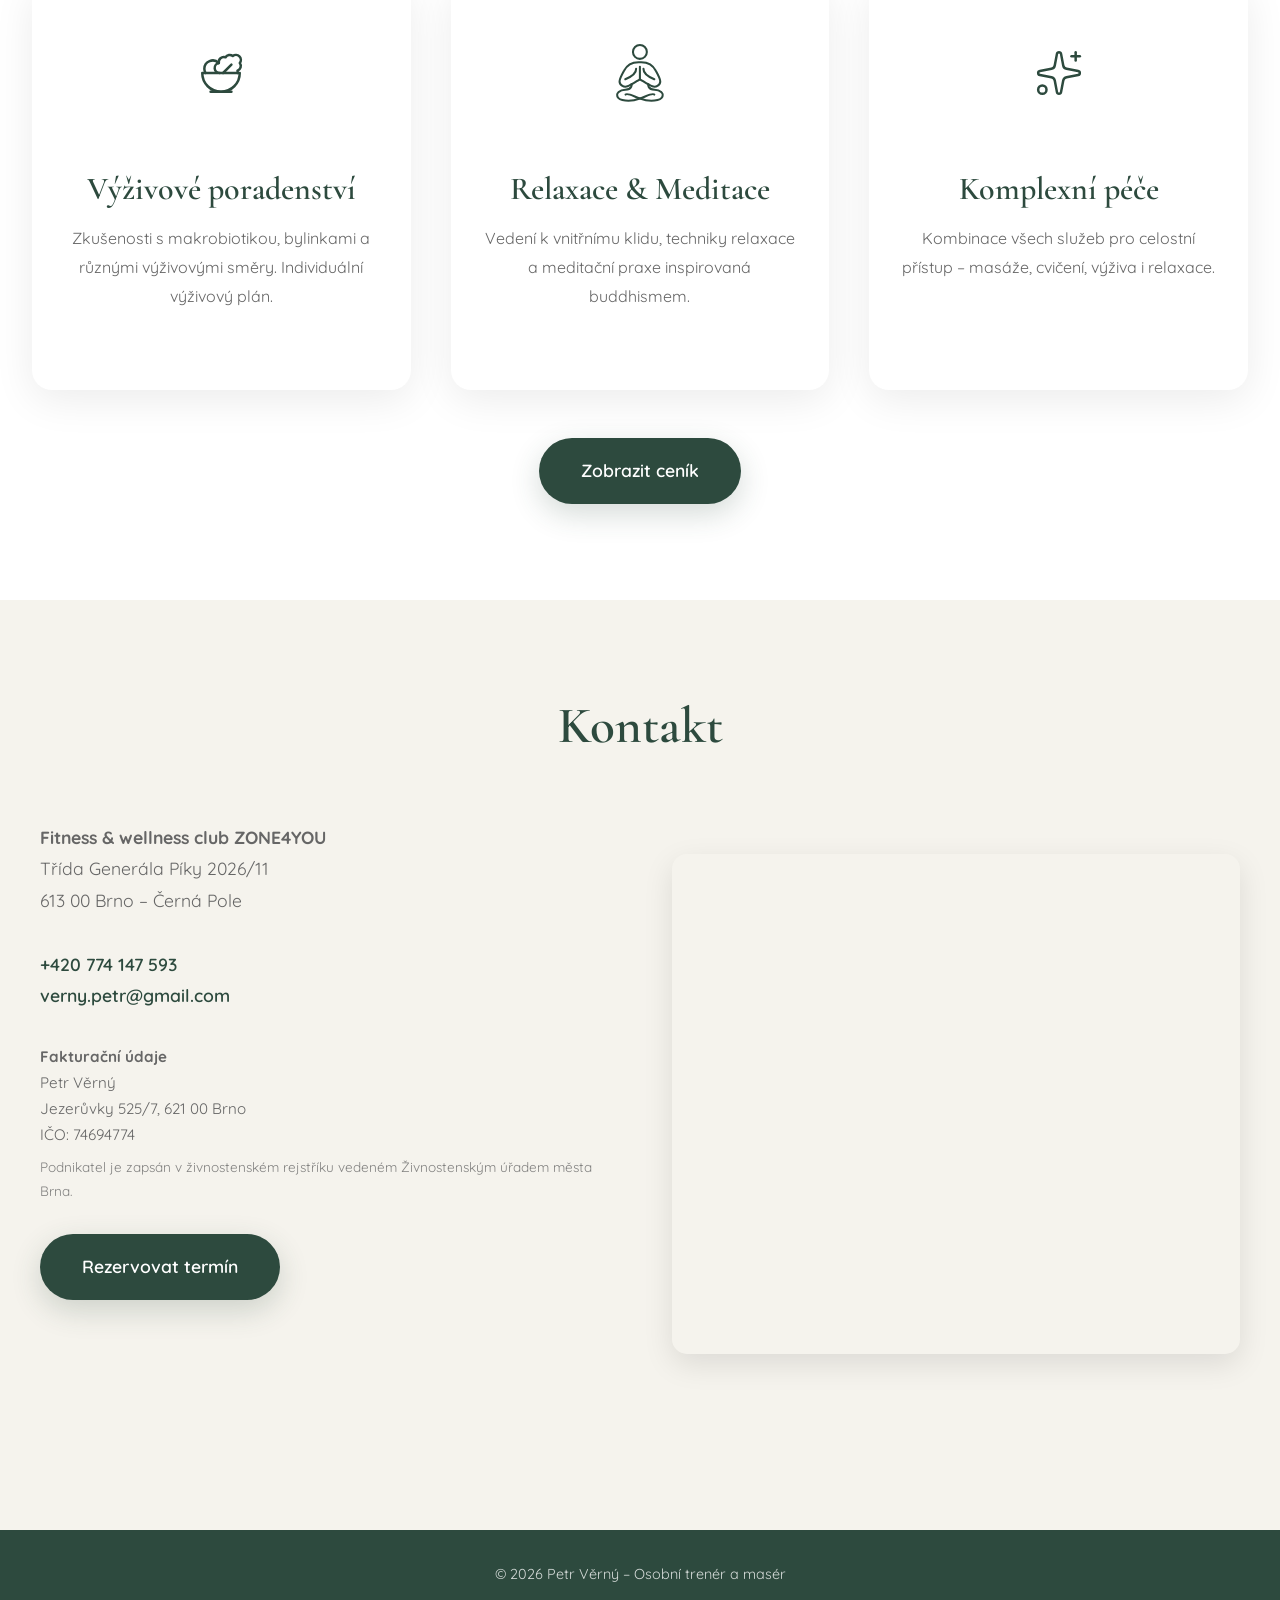
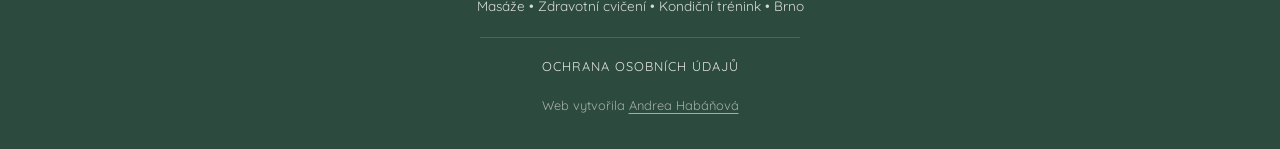
==== commit ae284316: "Fix typographical errors and improve descriptions across multiple pages" ====
--- a/index.html
+++ b/index.html
@@ -3,7 +3,7 @@
     <head>
         <meta charset="UTF-8" />
         <meta name="viewport" content="width=device-width, initial-scale=1.0" />
-        <title>Petr Věrný - Osobní trenér a terapeut | Brno</title>
+        <title>Petr Věrný – Osobní trenér a terapeut | Brno</title>
         <link rel="icon" type="image/x-icon" href="images/logo.ico" />
         <meta
             name="description"
@@ -315,7 +315,7 @@
                             >Reformer Maliňák</a
                         >, kde pravidelně vedu skupinové lekce pilates na
                         reformerech. Pokud vám více vyhovuje osobní přístup,
-                        můžeme se domluvit i na indivduální lekci.
+                        můžeme se domluvit i na individuální lekci.
                     </p>
                     <p>
                         A občas mě můžete potkat také na
@@ -537,7 +537,7 @@
                         </span>
                         <h3>Výživové poradenství</h3>
                         <p>
-                            Zkušenosti s makrobiotiku, bylinkami a různými
+                            Zkušenosti s makrobiotikou, bylinkami a různými
                             výživovými směry. Individuální výživový plán.
                         </p>
                     </div>
